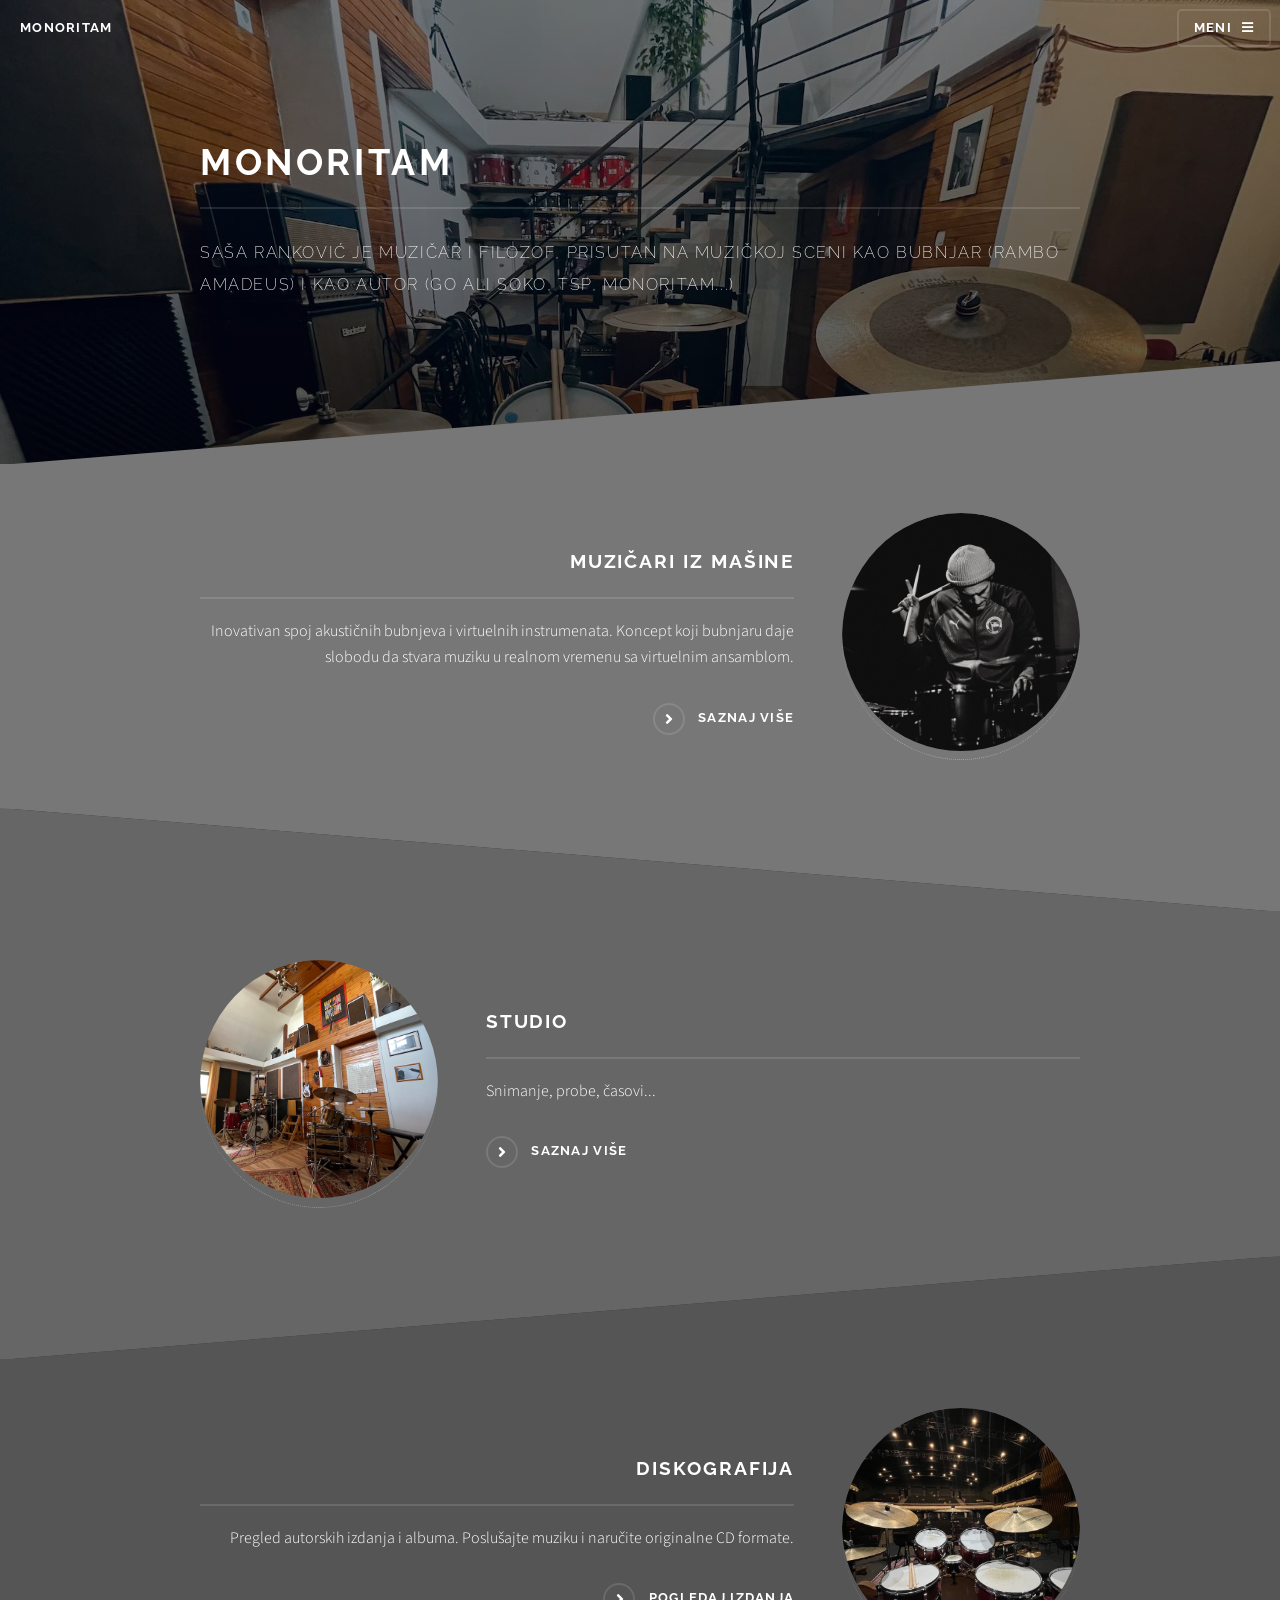
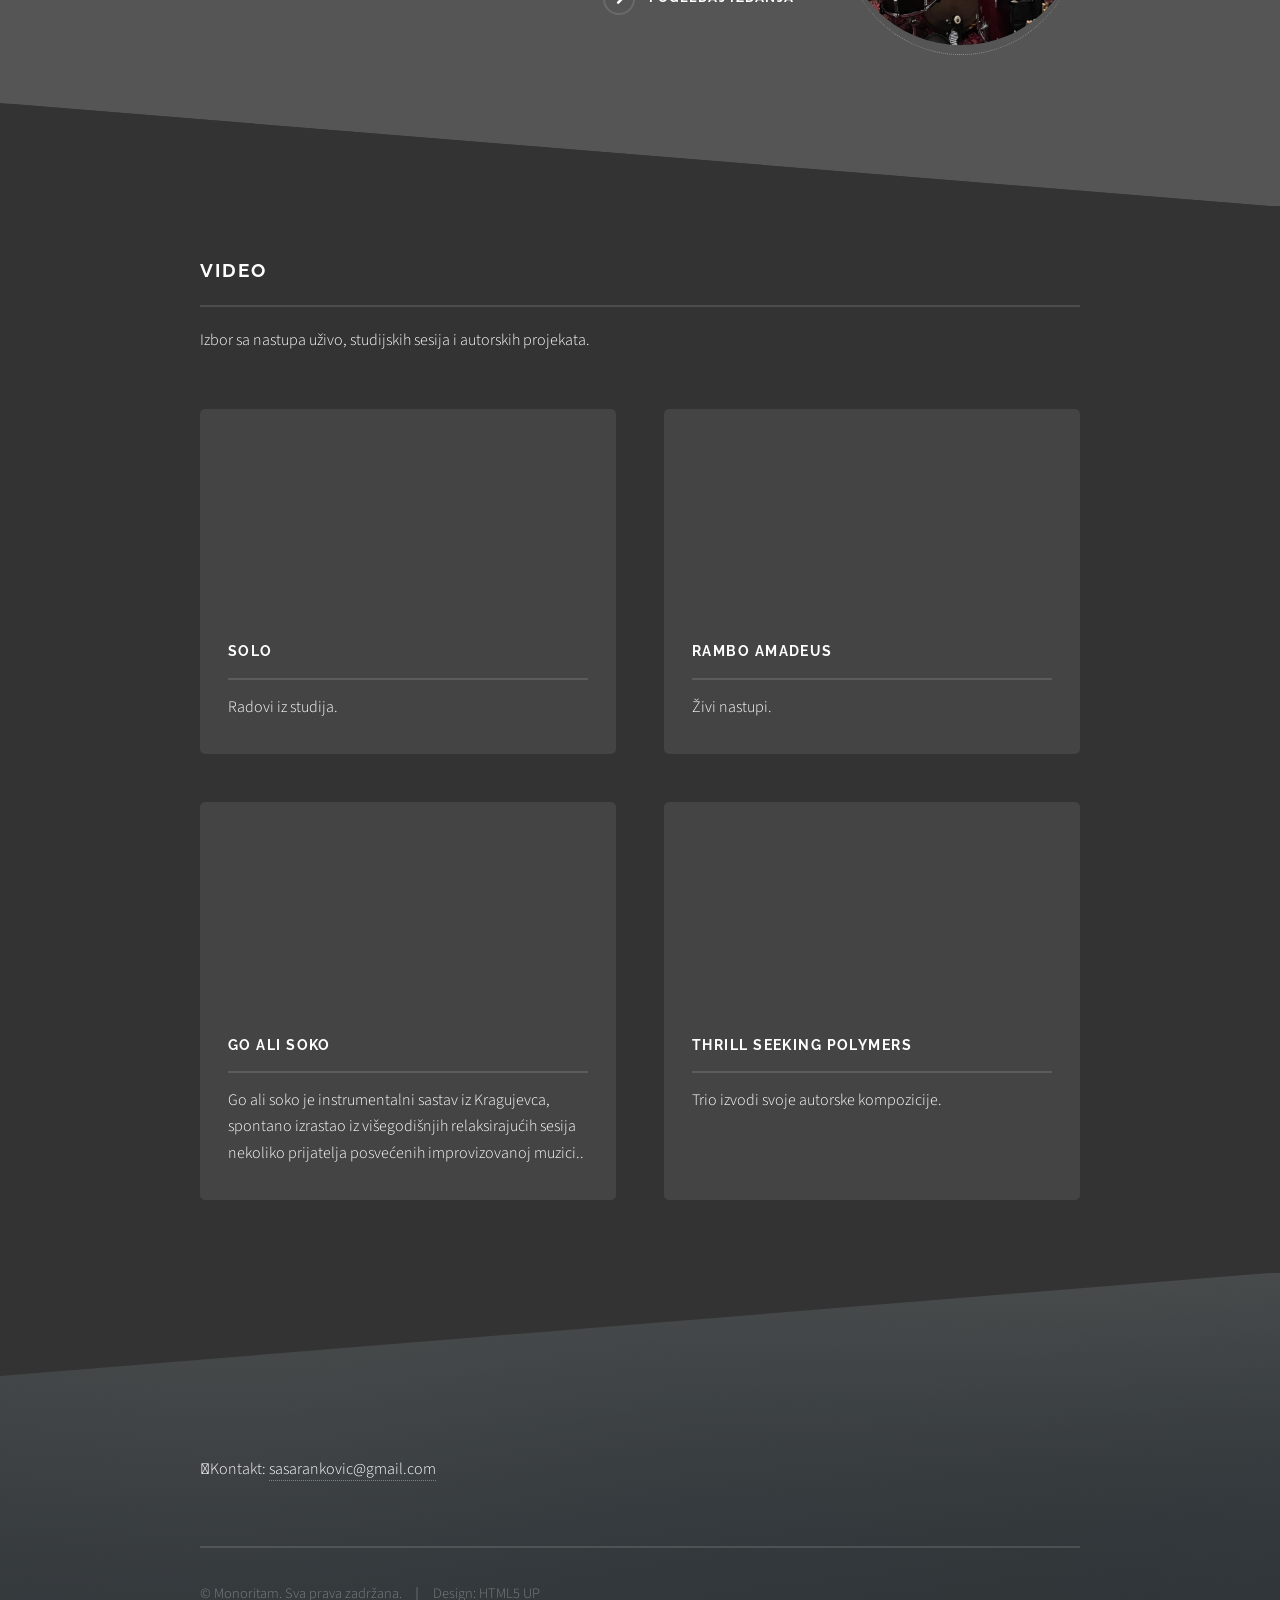
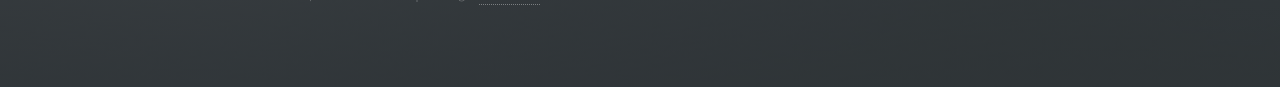
==== index.html @ 7b9fc2f9 "Update index.html" ====
<!DOCTYPE HTML>
<html>
	<head>
		<title>Monoritam</title>
		<meta name="description" content="Monoritam - Saša Ranković, Rambo Amadeus bubnjar, muzičar, bubnjar,  filozof. Studio Monoritam, muzički projekti i časovi bubnjeva, Kragujevac jazz.">
		<meta charset="utf-8" />
		<meta name="viewport" content="width=device-width, initial-scale=1, user-scalable=no" />
		<link rel="stylesheet" href="assets/css/main.css" />
		<noscript><link rel="stylesheet" href="assets/css/noscript.css" /></noscript>
		
		<style>
			@media screen and (max-width: 736px) {
				#banner {
					background-image: linear-gradient(to bottom, rgba(0,0,0,0.5), rgba(0,0,0,0.8)), url('images/banner-mobile.jpg') !important;
					background-attachment: scroll !important;
					background-position: center !important;
				}
			}
		</style>
	</head>
	<body class="is-preload">

		<div id="page-wrapper">

				<header id="header" class="alt">
						<h1><a href="index.html">Monoritam</a></h1>
						<nav>
							<a href="#menu">Meni</a>
						</nav>
					</header>

				<nav id="menu">
						<div class="inner">
							<h2>Meni</h2>
							<ul class="links">
								<li><a href="index.html">Početna</a></li>
								<li><a href="muzicari-iz-masine.html">Muzičari iz mašine</a></li>
								<li><a href="studio.html">Studio</a></li>
								<li><a href="diskografija.html">Diskografija</a></li>
						<li><a href="elements.html">Elementi</a></li> </ul>
						</ul>
							<a href="#" class="close">Zatvori</a>
						</div>
					</nav>

				<section id="banner" style="background-image: linear-gradient(to bottom, rgba(0,0,0,0.5), rgba(0,0,0,0.8)), url('images/BubStudio.jpg'); background-size: cover; background-position: center; background-attachment: fixed;">
						<div class="inner">
							<div class="logo"></div>
							<h2>Monoritam</h2>
							<p>Saša Ranković je muzičar i filozof, prisutan na muzičkoj sceni kao bubnjar (Rambo Amadeus) i kao autor (Go ali soko, TSP, Monoritam...)</p>
						</div>
					</section>

				<section id="wrapper">

						<section id="one" class="wrapper spotlight style1">
								<div class="inner">
									<a href="muzicari-iz-masine.html" class="image"><img src="images/bubMasin.jpg" alt="" /></a>
									<div class="content">
										<h2 class="major">Muzičari iz mašine</h2>
										<p>Inovativan spoj akustičnih bubnjeva i virtuelnih instrumenata. Koncept koji bubnjaru daje slobodu da stvara muziku u realnom vremenu sa virtuelnim ansamblom.</p>
										<a href="muzicari-iz-masine.html" class="special">Saznaj više</a>
									</div>
								</div>
							</section>

						<section id="two" class="wrapper alt spotlight style2">
								<div class="inner">
									<a href="studio.html" class="image"><img src="images/studio.jpg" alt="" /></a>
									<div class="content">
										<h2 class="major">Studio</h2>
										<p>Snimanje, probe, časovi...</p>
										<a href="studio.html" class="special">Saznaj više</a>
									</div>
								</div>
							</section>

						<section id="three" class="wrapper spotlight style3">
								<div class="inner">
									<a href="diskografija.html" class="image"><img src="images/MtsBub2.jpg" alt="" /></a>
									<div class="content">
										<h2 class="major">Diskografija</h2>
										<p>Pregled autorskih izdanja i albuma. Poslušajte muziku i naručite originalne CD formate.</p>
										<a href="diskografija.html" class="special">Pogledaj izdanja</a>
									</div>
								</div>
							</section>

						<section id="four" class="wrapper alt style1">
								<div class="inner">
									<h2 class="major">Video</h2>
									<p>Izbor sa nastupa uživo, studijskih sesija i autorskih projekata.</p>
									<section class="features">
    <article>
        <div class="video-responsive">
            <iframe src="https://www.youtube.com/embed/videoseries?list=PLlaw_pXGDpD7uDyAuilOqmXToFWRZaVur" allowfullscreen></iframe>
        </div>
        <h3 class="major">Solo</h3>
        <p>Radovi iz studija.</p>
    </article>

    <article>
        <div class="video-responsive">
            <iframe src="https://www.youtube.com/embed/videoseries?list=PLlaw_pXGDpD5MK6qO1VsTW8T1uzrNeI2K" allowfullscreen></iframe>
        </div>
        <h3 class="major">Rambo Amadeus</h3>
        <p>Živi nastupi.</p>
    </article>

    <article>
        <div class="video-responsive">
            <iframe src="https://www.youtube.com/embed/videoseries?list=PLlaw_pXGDpD6ctUHUQae9AF-cF6DWubBv" allowfullscreen></iframe>
        </div>
        <h3 class="major">Go ali soko</h3>
        <p>Go ali soko je instrumentalni sastav iz Kragujevca, spontano izrastao iz  višegodišnjih relaksirajućih sesija nekoliko prijatelja posvećenih improvizovanoj muzici..</p>
    </article>

    <article>
        <div class="video-responsive">
            <iframe src="https://www.youtube.com/embed/videoseries?list=PLlaw_pXGDpD4Iazrkacsd0W5DD1XwKP1N" allowfullscreen></iframe>
        </div>
        <h3 class="major">Thrill Seeking Polymers</h3>
        <p>Trio izvodi svoje autorske kompozicije.</p>
    </article>
</section>
								</div>
							</section>

					</section>

				<section id="footer">
						<div class="inner">
							<ul class="contact">
								<li class="icon solid fa-envelope">Kontakt: <a href="mailto:sasarankovic@gmail.com">sasarankovic@gmail.com</a></li>
							</ul>
							<ul class="copyright">
								<li>&copy; Monoritam. Sva prava zadržana.</li><li>Design: <a href="http://html5up.net">HTML5 UP</a></li>
							</ul>
						</div>
					</section>

			</div>

		<script src="assets/js/jquery.min.js"></script>
			<script src="assets/js/jquery.scrollex.min.js"></script>
			<script src="assets/js/browser.min.js"></script>
			<script src="assets/js/breakpoints.min.js"></script>
			<script src="assets/js/util.js"></script>
			<script src="assets/js/main.js"></script>

	</body>
</html>
---- assets/css/main.css ----
@import url(fontawesome-all.min.css);
@import url("https://fonts.googleapis.com/css?family=Raleway:200,700|Source+Sans+Pro:300,600,300italic,600italic");

/*
	Solid State by HTML5 UP
	html5up.net | @ajlkn
	Free for personal and commercial use under the CCA 3.0 license (html5up.net/license)
*/

html, body, div, span, applet, object,
iframe, h1, h2, h3, h4, h5, h6, p, blockquote,
pre, a, abbr, acronym, address, big, cite,
code, del, dfn, em, img, ins, kbd, q, s, samp,
small, strike, strong, sub, sup, tt, var, b,
u, i, center, dl, dt, dd, ol, ul, li, fieldset,
form, label, legend, table, caption, tbody,
tfoot, thead, tr, th, td, article, aside,
canvas, details, embed, figure, figcaption,
footer, header, hgroup, menu, nav, output, ruby,
section, summary, time, mark, audio, video {
	margin: 0;
	padding: 0;
	border: 0;
	font-size: 100%;
	font: inherit;
	vertical-align: baseline;}

article, aside, details, figcaption, figure,
footer, header, hgroup, menu, nav, section {
	display: block;}

body {
	line-height: 1;
}

ol, ul {
	list-style: none;
}

blockquote, q {
	quotes: none;
}

	blockquote:before, blockquote:after, q:before, q:after {
		content: '';
		content: none;
	}

table {
	border-collapse: collapse;
	border-spacing: 0;
}

body {
	-webkit-text-size-adjust: none;
}

mark {
	background-color: transparent;
	color: inherit;
}

input::-moz-focus-inner {
	border: 0;
	padding: 0;
}

input, select, textarea {
	-moz-appearance: none;
	-webkit-appearance: none;
	-ms-appearance: none;
	appearance: none;
}

/* Basic */

	@-ms-viewport {
		width: device-width;
	}

	body {
		-ms-overflow-style: scrollbar;
	}

	@media screen and (max-width: 480px) {

		html, body {
			min-width: 320px;
		}

	}

	html {
		box-sizing: border-box;
	}

	*, *:before, *:after {
		box-sizing: inherit;
	}

	body {
		background-color: #333333; /* Promenjeno iz #2e3141 u tamno sivu */
		background-image: linear-gradient(to top, rgba(51, 51, 51, 0.8), rgba(51, 51, 51, 0.8)), url("../../images/bg.jpg"); /* Promenjeno u tamno sivu */
		background-size: auto, cover;
		background-attachment: fixed, fixed;
		background-position: center, center;
	}

		body.is-preload *, body.is-preload *:before, body.is-preload *:after {
			-moz-animation: none !important;
			-webkit-animation: none !important;
			-ms-animation: none !important;
			animation: none !important;
			-moz-transition: none !important;
			-webkit-transition: none !important;
			-ms-transition: none !important;
			transition: none !important;
		}

/* Type */

	body, input, select, textarea {
		color: #ffffff;
		font-family: "Source Sans Pro", Helvetica, sans-serif;
		font-size: 16.5pt;
		font-weight: 300;
		line-height: 1.65;
	}

		@media screen and (max-width: 1680px) {

			body, input, select, textarea {
				font-size: 13pt;
			}

		}

		@media screen and (max-width: 1280px) {

			body, input, select, textarea {
				font-size: 12pt;
			}

		}

		@media screen and (max-width: 980px) {

			body, input, select, textarea {
				font-size: 12pt;
			}

		}

		@media screen and (max-width: 736px) {

			body, input, select, textarea {
				font-size: 12pt;
			}

		}

		@media screen and (max-width: 480px) {

			body, input, select, textarea {
				font-size: 12pt;
			}

		}

	a {
		-moz-transition: color 0.2s ease-in-out, border-bottom-color 0.2s ease-in-out;
		-webkit-transition: color 0.2s ease-in-out, border-bottom-color 0.2s ease-in-out;
		-ms-transition: color 0.2s ease-in-out, border-bottom-color 0.2s ease-in-out;
		transition: color 0.2s ease-in-out, border-bottom-color 0.2s ease-in-out;
		border-bottom: dotted 1px rgba(255, 255, 255, 0.35);
		color: #ffffff;
		text-decoration: none;
	}

		a:hover {
			border-bottom-color: transparent;
			color: #ffffff !important;
		}

		a.special:not(.button) {
			text-decoration: none;
			border-bottom: 0;
			display: block;
			font-family: Raleway, Helvetica, sans-serif;
			font-size: 0.8em;
			font-weight: 700;
			letter-spacing: 0.1em;
			margin: 0 0 2em 0;
			text-transform: uppercase;
		}

			a.special:not(.button):before {
				-moz-osx-font-smoothing: grayscale;
				-webkit-font-smoothing: antialiased;
				display: inline-block;
				font-style: normal;
				font-variant: normal;
				text-rendering: auto;
				line-height: 1;
				text-transform: none !important;
				font-family: 'Font Awesome 5 Free';
				font-weight: 900;
			}

			a.special:not(.button):before {
				-moz-transition: background-color 0.2s ease-in-out;
				-webkit-transition: background-color 0.2s ease-in-out;
				-ms-transition: background-color 0.2s ease-in-out;
				transition: background-color 0.2s ease-in-out;
				border-radius: 100%;
				border: solid 2px rgba(255, 255, 255, 0.125);
				content: '\f105';
				display: inline-block;
				font-size: 1.25em;
				height: 2em;
				line-height: 1.75em;
				margin-right: 0.85em;
				text-align: center;
				text-indent: 0.15em;
				vertical-align: middle;
				width: 2em;
			}

			a.special:not(.button):hover:before {
				background-color: rgba(255, 255, 255, 0.025);
			}

			a.special:not(.button):active:before {
				background-color: rgba(255, 255, 255, 0.075);
			}

	strong, b {
		color: #ffffff;
		font-weight: 600;
	}

	em, i {
		font-style: italic;
	}

	p {
		margin: 0 0 2em 0;
	}

	h1, h2, h3, h4, h5, h6 {
		color: #ffffff;
		font-family: Raleway, Helvetica, sans-serif;
		font-weight: 700;
		letter-spacing: 0.1em;
		margin: 0 0 1em 0;
		text-transform: uppercase;
	}

		h1 a, h2 a, h3 a, h4 a, h5 a, h6 a {
			color: inherit;
			text-decoration: none;
			border-bottom: 0;
		}

		h1 span, h2 span, h3 span, h4 span, h5 span, h6 span {
			font-weight: 200;
		}

		h1.major, h2.major, h3.major, h4.major, h5.major, h6.major {
			padding-bottom: 1em;
			border-bottom: solid 2px rgba(255, 255, 255, 0.125);
		}

	h2 {
		font-size: 1.2em;
	}

	h3 {
		font-size: 0.9em;
	}

	h4 {
		font-size: 0.7em;
	}

	h5 {
		font-size: 0.7em;
	}

	h6 {
		font-size: 0.7em;
	}

	@media screen and (max-width: 736px) {

		h2 {
			font-size: 1em;
		}

		h3 {
			font-size: 0.8em;
		}

	}

	sub {
		font-size: 0.8em;
		position: relative;
		top: 0.5em;
	}

	sup {
		font-size: 0.8em;
		position: relative;
		top: -0.5em;
	}

	blockquote {
		border-left: solid 4px rgba(255, 255, 255, 0.125);
		font-style: italic;
		margin: 0 0 2em 0;
		padding: 0.5em 0 0.5em 2em;
	}

	code {
		background: rgba(255, 255, 255, 0.025);
		border-radius: 5px;
		border: solid 2px rgba(255, 255, 255, 0.125);
		font-family: "Courier New", monospace;
		font-size: 0.9em;
		margin: 0 0.25em;
		padding: 0.25em 0.65em;
	}

	pre {
		-webkit-overflow-scrolling: touch;
		font-family: "Courier New", monospace;
		font-size: 0.9em;
		margin: 0 0 2em 0;
	}

		pre code {
			display: block;
			line-height: 1.75em;
			padding: 1em 1.5em;
			overflow-x: auto;
		}

	hr {
		border: 0;
		border-bottom: solid 2px rgba(255, 255, 255, 0.125);
		margin: 2.5em 0;
	}

		hr.major {
			margin: 4em 0;
		}

	.align-left {
		text-align: left;
	}

	.align-center {
		text-align: center;
	}

	.align-right {
		text-align: right;
	}

/* Row */

	.row {
		display: flex;
		flex-wrap: wrap;
		box-sizing: border-box;
		align-items: stretch;
	}

		.row > * {
			box-sizing: border-box;
		}

		.row.gtr-uniform > * > :last-child {
			margin-bottom: 0;
		}

		.row.aln-left {
			justify-content: flex-start;
		}

		.row.aln-center {
			justify-content: center;
		}

		.row.aln-right {
			justify-content: flex-end;
		}

		.row.aln-top {
			align-items: flex-start;
		}

		.row.aln-middle {
			align-items: center;
		}

		.row.aln-bottom {
			align-items: flex-end;
		}

		.row > .imp {
			order: -1;
		}

		.row > .col-1 {
			width: 8.33333%;
		}

		.row > .off-1 {
			margin-left: 8.33333%;
		}

		.row > .col-2 {
			width: 16.66667%;
		}

		.row > .off-2 {
			margin-left: 16.66667%;
		}

		.row > .col-3 {
			width: 25%;
		}

		.row > .off-3 {
			margin-left: 25%;
		}

		.row > .col-4 {
			width: 33.33333%;
		}

		.row > .off-4 {
			margin-left: 33.33333%;
		}

		.row > .col-5 {
			width: 41.66667%;
		}

		.row > .off-5 {
			margin-left: 41.66667%;
		}

		.row > .col-6 {
			width: 50%;
		}

		.row > .off-6 {
			margin-left: 50%;
		}

		.row > .col-7 {
			width: 58.33333%;
		}

		.row > .off-7 {
			margin-left: 58.33333%;
		}

		.row > .col-8 {
			width: 66.66667%;
		}

		.row > .off-8 {
			margin-left: 66.66667%;
		}

		.row > .col-9 {
			width: 75%;
		}

		.row > .off-9 {
			margin-left: 75%;
		}

		.row > .col-10 {
			width: 83.33333%;
		}

		.row > .off-10 {
			margin-left: 83.33333%;
		}

		.row > .col-11 {
			width: 91.66667%;
		}

		.row > .off-11 {
			margin-left: 91.66667%;
		}

		.row > .col-12 {
			width: 100%;
		}

		.row > .off-12 {
			margin-left: 100%;
		}

		.row.gtr-0 {
			margin-top: 0;
			margin-left: 0em;
		}

			.row.gtr-0 > * {
				padding: 0 0 0 0em;
			}

			.row.gtr-0.gtr-uniform {
				margin-top: 0em;
			}

				.row.gtr-0.gtr-uniform > * {
					padding-top: 0em;
				}

		.row.gtr-25 {
			margin-top: 0;
			margin-left: -0.4375em;
		}

			.row.gtr-25 > * {
				padding: 0 0 0 0.4375em;
			}

			.row.gtr-25.gtr-uniform {
				margin-top: -0.4375em;
			}

				.row.gtr-25.gtr-uniform > * {
					padding-top: 0.4375em;
				}

		.row.gtr-50 {
			margin-top: 0;
			margin-left: -0.875em;
		}

			.row.gtr-50 > * {
				padding: 0 0 0 0.875em;
			}### DEO 2 od 3:

```css
		}

		@media screen and (max-width: 736px) {

			.row {
				display: flex;
				flex-wrap: wrap;
				box-sizing: border-box;
				align-items: stretch;
			}

				.row > * {
					box-sizing: border-box;
				}

				.row.gtr-uniform > * > :last-child {
					margin-bottom: 0;
				}

				.row.aln-left {
					justify-content: flex-start;
				}

				.row.aln-center {
					justify-content: center;
				}### DEO 3 od 3:

```css
						}

/* Button */

	input[type="submit"],
	input[type="reset"],
	input[type="button"],
	button,
	.button {
		-moz-appearance: none;
		-webkit-appearance: none;
		-ms-appearance: none;
		appearance: none;
		-moz-transition: background-color 0.2s ease-in-out;
		-webkit-transition: background-color 0.2s ease-in-out;
		-ms-transition: background-color 0.2s ease-in-out;
		transition: background-color 0.2s ease-in-out;
		background-color: transparent;
		border-radius: 5px;
		border: 0;
		box-shadow: inset 0 0 0 2px rgba(255, 255, 255, 0.125);
		color: #ffffff !important;
		cursor: pointer;
		display: inline-block;
		font-family: Raleway, Helvetica, sans-serif;
		font-size: 0.8em;
		font-weight: 700;
		height: 3.75em;
		letter-spacing: 0.1em;
		line-height: 3.75em;
		padding: 0 2.25em;
		text-align: center;
		text-decoration: none;
		text-transform: uppercase;
		white-space: nowrap;
	}

		input[type="submit"]:hover,
		input[type="reset"]:hover,
		input[type="button"]:hover,
		button:hover,
		.button:hover {
			background-color: rgba(255, 255, 255, 0.025);
		}

		input[type="submit"]:active,
		input[type="reset"]:active,
		input[type="button"]:active,
		button:active,
		.button:active {
			background-color: rgba(255, 255, 255, 0.075);
		}

		input[type="submit"].icon:before,
		input[type="reset"].icon:before,
		input[type="button"].icon:before,
		button.icon:before,
		.button.icon:before {
			margin-right: 0.5em;
			color: rgba(255, 255, 255, 0.35);
		}

		input[type="submit"].primary,
		input[type="reset"].primary,
		input[type="button"].primary,
		button.primary,
		.button.primary {
			background-color: #555555; /* Promenjeno iz #4c5c96 u srednje sivu */
			box-shadow: none;
		}

			input[type="submit"].primary:hover,
			input[type="reset"].primary:hover,
			input[type="button"].primary:hover,
			button.primary:hover,
			.button.primary:hover {
				background-color: #666666; /* Prilagođeno sivoj */
			}

			input[type="submit"].primary:active,
			input[type="reset"].primary:active,
			input[type="button"].primary:active,
			button.primary:active,
			.button.primary:active {
				background-color: #444444; /* Prilagođeno sivoj */
			}

			input[type="submit"].primary.icon:before,
			input[type="reset"].primary.icon:before,
			input[type="button"].primary.icon:before,
			button.primary.icon:before,
			.button.primary.icon:before {
				color: #999999; /* Prilagođeno sivoj */
			}

		input[type="submit"].fit,
		input[type="reset"].fit,
		input[type="button"].fit,
		button.fit,
		.button.fit {
			width: 100%;
		}

		input[type="submit"].small,
		input[type="reset"].small,
		input[type="button"].small,
		button.small,
		.button.small {
			font-size: 0.6em;
		}

		input[type="submit"].large,
		input[type="reset"].large,
		input[type="button"].large,
		button.large,
		.button.large {
			font-size: 1em;
		}

		input[type="submit"].disabled, input[type="submit"]:disabled,
		input[type="reset"].disabled,
		input[type="reset"]:disabled,
		input[type="button"].disabled,
		input[type="button"]:disabled,
		button.disabled,
		button:disabled,
		.button.disabled,
		.button:disabled {
			opacity: 0.25;
		}

		@media screen and (max-width: 480px) {

			input[type="submit"],
			input[type="reset"],
			input[type="button"],
			button,
			.button {
				padding: 0;
			}

		}

/* Features */

	.features {
		display: -moz-flex;
		display: -webkit-flex;
		display: -ms-flex;
		display: flex;
		-moz-flex-wrap: wrap;
		-webkit-flex-wrap: wrap;
		-ms-flex-wrap: wrap;
		flex-wrap: wrap;
		margin: 0 0 2em 0;
	}

		.features article {
			padding: 1.75em 1.75em 0.1em 1.75em ;
			background-color: #444444; /* Promenjeno iz #353849 u sivu */
			border-radius: 5px;
			margin: 1.5em 3em 1.5em 0;
			width: calc(50% - 1.5em);
		}

			.features article:nth-child(2n) {
				margin-right: 0;
			}

			.features article .image {
				border-radius: 5px 5px 0 0;
				display: block;
				margin-bottom: 1.75em;
				margin-left: -1.75em;
				margin-top: -1.75em;
				position: relative;
				width: calc(100% + 3.5em);
			}

				.features article .image img {
					border-radius: 5px 5px 0 0;
					width: 100%;
				}

		@media screen and (max-width: 980px) {

			.features article {
				margin: 1em 2em 1em 0;
				width: calc(50% - 1em);
			}

		}

		@media screen and (max-width: 736px) {

			.features article {
				padding: 1.5em 1.5em 0.1em 1.5em ;
				margin: 0.875em 1.75em 0.875em 0;
				width: calc(50% - 0.875em - 1px);
			}

				.features article .image {
					margin-bottom: 1.5em;
					margin-left: -1.5em;
					margin-top: -1.5em;
					width: calc(100% + 3em);
				}

		}

		@media screen and (max-width: 480px) {

			.features {
				display: block;
			}

				.features article {
					width: 100%;
					margin: 0 0 2em 0 !important;
				}

		}

/* Header */

	#header {
		-moz-transition: background-color 0.2s ease-in-out;
		-webkit-transition: background-color 0.2s ease-in-out;
		-ms-transition: background-color 0.2s ease-in-out;
		transition: background-color 0.2s ease-in-out;
		background-color: rgba(51, 51, 51, 0.95); /* Promenjeno u tamno sivu sa providnošću */
		height: 3.5em;
		left: 0;
		line-height: 3.5em;
		padding: 0 1.25em;
		position: fixed;
		top: 0;
		width: 100%;
		z-index: 10000;
	}

		#header h1 {
			-moz-transition: opacity 0.2s ease-in-out, visibility 0.2s;
			-webkit-transition: opacity 0.2s ease-in-out, visibility 0.2s;
			-ms-transition: opacity 0.2s ease-in-out, visibility 0.2s;
			transition: opacity 0.2s ease-in-out, visibility 0.2s;
			border-bottom: 0;
			font-size: 0.8em;
			margin-bottom: 0;
			opacity: 1;
			visibility: visible;
		}

			#header h1 a {
				border: 0;
			}

		#header nav {
			font-family: Raleway, Helvetica, sans-serif;
			font-size: 0.8em;
			font-weight: 700;
			height: 3em;
			letter-spacing: 0.1em;
			line-height: 3em;
			position: absolute;
			right: 0.7em;
			text-transform: uppercase;
			top: 0.7em;
		}

			#header nav a {
				border: 0;
				display: inline-block;
				padding: 0 1em;
			}

				#header nav a:before {
					float: right;
					margin-left: 0.75em;
				}

				#header nav a[href="#menu"] {
					text-decoration: none;
					-moz-transition: background-color 0.2s ease-in-out;
					-webkit-transition: background-color 0.2s ease-in-out;
					-ms-transition: background-color 0.2s ease-in-out;
					transition: background-color 0.2s ease-in-out;
					border-radius: 5px;
					box-shadow: inset 0 0 0 2px rgba(255, 255, 255, 0.125);
					padding: 0 1.35em;
				}

					#header nav a[href="#menu"]:before {
						-moz-osx-font-smoothing: grayscale;
						-webkit-font-smoothing: antialiased;
						display: inline-block;
						font-style: normal;
						font-variant: normal;
						text-rendering: auto;
						line-height: 1;
						text-transform: none !important;
						font-family: 'Font Awesome 5 Free';
						font-weight: 900;
					}

					#header nav a[href="#menu"]:before {
						content: '\f0c9';
						line-height: inherit;
					}

					#header nav a[href="#menu"]:hover {
						background-color: rgba(255, 255, 255, 0.025);
					}

					#header nav a[href="#menu"]:active {
						background-color: rgba(255, 255, 255, 0.075);
					}

		#header.alt {
			background-color: transparent;
		}

			#header.alt h1 {
				opacity: 0;
				visibility: hidden;
			}

		@media screen and (max-width: 736px) {

			#header {
				height: 2.75em;
				line-height: 2.75em;
			}

				#header nav {
					top: 0;
					right: 0;
					height: inherit;
					line-height: inherit;
				}

					#header nav a {
						height: inherit;
						line-height: inherit;
					}

						#header nav a[href="#menu"] {
							box-shadow: none;
							padding: 0 1em;
							border-radius: 0;
						}

							#header nav a[href="#menu"]:hover, #header nav a[href="#menu"]:active {
								background-color: inherit;
							}

		}

		@media screen and (max-width: 480px) {

			#header nav a[href="#menu"] {
				width: 4em;
				white-space: nowrap;
				text-indent: 4em;
				position: relative;
			}

				#header nav a[href="#menu"]:before {
					width: inherit;
					position: absolute;
					top: 0;
					left: 0;
					text-indent: 0;
					text-align: right;
					margin-left: 0;
					padding-right: 1.25em;
				}

		}

/* Menu */

	#page-wrapper {
		-moz-transition: -moz-filter 0.25s ease;
		-webkit-transition: -webkit-filter 0.25s ease;
		-ms-transition: -ms-filter 0.25s ease;
		transition: filter 0.25s ease;
	}

	#menu {
		-moz-align-items: center;
		-webkit-align-items: center;
		-ms-align-items: center;
		align-items: center;
		display: -moz-flex;
		display: -webkit-flex;
		display: -ms-flex;
		display: flex;
		-moz-justify-content: center;
		-webkit-justify-content: center;
		-ms-justify-content: center;
		justify-content: center;
		pointer-events: none;
		-moz-transition: opacity 0.35s ease, visibility 0.35s;
		-webkit-transition: opacity 0.35s ease, visibility 0.35s;
		-ms-transition: opacity 0.35s ease, visibility 0.35s;
		transition: opacity 0.35s ease, visibility 0.35s;
		-moz-user-select: none;
		-webkit-user-select: none;
		-ms-user-select: none;
		user-select: none;
		-webkit-tap-highlight-color: rgba(0, 0, 0, 0);
		background: rgba(51, 51, 51, 0.8); /* Promenjeno u tamno sivu sa providnošću */
		cursor: default;
		height: 100%;
		left: 0;
		opacity: 0;
		position: fixed;
		text-align: center;
		top: 0;
		visibility: hidden;
		width: 100%;
	}

		#menu .inner {
			padding: 2.5em 1.5em 0.5em 1.5em ;
			-moz-transform: translateY(0.5em);
			-webkit-transform: translateY(0.5em);
			-ms-transform: translateY(0.5em);
			transform: translateY(0.5em);
			-moz-transition: opacity 0.35s ease, -moz-transform 0.35s ease;
			-webkit-transition: opacity 0.35s ease, -webkit-transform 0.35s ease;
			-ms-transition: opacity 0.35s ease, -ms-transform 0.35s ease;
			transition: opacity 0.35s ease, transform 0.35s ease;
			-webkit-overflow-scrolling: touch;
			background: #777777; /* Promenjeno iz #4c5c96 u svetlo sivu za unutrašnjost menija */
			border-radius: 5px;
			display: block;
			max-width: 100%;
			opacity: 0;
			position: relative;
			width: 18em;
		}

		#menu h2 {
			border-bottom: solid 2px rgba(255, 255, 255, 0.125);
			padding-bottom: 1em;
		}

		#menu .close {
			background-image: url("images/close.svg");
			background-position: 75% 25%;
			background-repeat: no-repeat;
			background-size: 2em 2em;
			border: 0;
			content: '';
			display: block;
			height: 4em;
			overflow: hidden;
			position: absolute;
			right: 0;
			text-align: center;
			text-indent: 4em;
			top: 0;
			width: 4em;
		}

		#menu .links {
			list-style: none;
			margin-bottom: 1.5em;
			padding: 0;
		}

			#menu .links li {
				padding: 0;
			}

				#menu .links li a {
					border-radius: 5px;
					border: 0;
					display: block;
					font-family: Raleway, Helvetica, sans-serif;
					font-size: 0.8em;
					font-weight: 200;
					letter-spacing: 0.1em;
					line-height: 1.85em;
					padding: 0.75em 0;
					text-transform: uppercase;
				}

					#menu .links li a:hover {
						background: rgba(255, 255, 255, 0.05); /* Promenjeno u suptilnu svetlu nijansu na hover */
					}

		@media screen and (max-width: 736px) {

			#menu .inner {
				max-height: 100%;
				overflow-y: auto;
				overflow-x: hidden;
			}

				#menu .inner .close {
					background-size: 1.5em 1.5em;
				}

		}

	body.is-menu-visible #page-wrapper {
		-moz-filter: blur(1.5px);
		-webkit-filter: blur(1.5px);
		-ms-filter: blur(1.5px);
		filter: blur(1.5px);
	}

	body.is-menu-visible #menu {
		pointer-events: auto;
		opacity: 1;
		visibility: visible;
	}

		body.is-menu-visible #menu .inner {
			-moz-transform: translateY(0);
			-webkit-transform: translateY(0);
			-ms-transform: translateY(0);
			transform: translateY(0);
			opacity: 1;
		}

/* Banner */

	#banner {
		padding: 10em 0 4.75em 0 ;
	}

		#banner .inner {
			margin: 0 auto;
			width: 55em;
		}

		#banner .logo {
			-moz-transition: opacity 2s ease, -moz-transform 1s ease;
			-webkit-transition: opacity 2s ease, -webkit-transform 1s ease;
			-ms-transition: opacity 2s ease, -ms-transform 1s ease;
			transition: opacity 2s ease, transform 1s ease;
			-moz-transform: translateY(0);
			-webkit-transform: translateY(0);
			-ms-transform: translateY(0);
			transform: translateY(0);
			opacity: 1;
			margin: 0 0 1.3em 0;
		}

			#banner .logo .icon {
				border-radius: 100%;
				border: solid 2px rgba(255, 255, 255, 0.125);
				cursor: default;
				display: inline-block;
				font-size: 2em;
				height: 2.25em;
				line-height: 2.25em;
				text-align: center;
				width: 2.25em;
			}

		#banner h2 {
			-moz-transition: opacity 0.5s ease, -moz-transform 0.5s ease, -moz-filter 0.25s ease;
			-webkit-transition: opacity 0.5s ease, -webkit-transform 0.5s ease, -moz-filter 0.25s ease;
			-ms-transition: opacity 0.5s ease, -ms-transform 0.5s ease, -ms-filter 0.25s ease;
			transition: opacity 0.5s ease, transform 0.5s ease, filter 0.25s ease;
			-moz-transform: translateX(0);
			-webkit-transform: translateX(0);
			-ms-transform: translateX(0);
			transform: translateX(0);
			-moz-transition-delay: 0.65s;
			-webkit-transition-delay: 0.65s;
			-ms-transition-delay: 0.65s;
			transition-delay: 0.65s;
			-moz-filter: blur(0);
			-webkit-filter: blur(0);
			-ms-filter: blur(0);
			filter: blur(0);
			opacity: 1;
			border-bottom: solid 2px rgba(255, 255, 255, 0.125);
			font-size: 2.25em;
			margin-bottom: 0.8em;
			padding-bottom: 0.4em;
		}

		#banner p {
			-moz-transition: opacity 0.5s ease, -moz-transform 0.5s ease, -moz-filter 0.25s ease;
			-webkit-transition: opacity 0.5s ease, -webkit-transform 0.5s ease, -moz-filter 0.25s ease;
			-ms-transition: opacity 0.5s ease, -ms-transform 0.5s ease, -ms-filter 0.25s ease;
			transition: opacity 0.5s ease, transform 0.5s ease, filter 0.25s ease;
			-moz-transform: translateX(0);
			-webkit-transform: translateX(0);
			-ms-transform: translateX(0);
			transform: translateX(0);
			-moz-transition-delay: 0.8s;
			-webkit-transition-delay: 0.8s;
			-ms-transition-delay: 0.8s;
			transition-delay: 0.8s;
			-moz-filter: blur(0);
			-webkit-filter: blur(0);
			-ms-filter: blur(0);
			filter: blur(0);
			opacity: 1;
			font-family: Raleway, Helvetica, sans-serif;
			font-size: 1em;
			font-weight: 200;
			letter-spacing: 0.1em;
			line-height: 2;
			text-transform: uppercase;
		}

		@media screen and (max-width: 1280px) {

			#banner {
				padding: 7em 0 8.25em 0 ;
				background-color: #333333; /* Promenjeno iz #2e3141 u tamno sivu */
				background-image: linear-gradient(to top, rgba(51, 51, 51, 0.8), rgba(51, 51, 51, 0.8)), url("../../images/bg.jpg"); /* Promenjeno u tamno sivu */
				background-size: auto, cover;
				background-position: center, center;
				margin-bottom: -6.5em;
			}

		}

		@media screen and (max-width: 980px) {

			#banner {
				padding: 12em 3em 12.375em 3em ;
				margin-bottom: -4.75em;
			}

				#banner .inner {
					width: 100%;
				}

		}

		@media screen and (max-width: 736px) {

			#banner {
				padding: 5em 2em 4.25em 2em ;
				margin-bottom: -2.5em;
			}

				#banner .logo {
					margin: 0 0 1em 0;
				}

					#banner .logo .icon {
						font-size: 1.5em;
					}

				#banner h2 {
					font-size: 1.5em;
				}

				#banner p {
					font-size: 0.8em;
				}

		}

		body.is-preload #banner .logo {
			-moz-transform: translateY(0.5em);
			-webkit-transform: translateY(0.5em);
			-ms-transform: translateY(0.5em);
			transform: translateY(0.5em);
			opacity: 0;
		}

		body.is-preload #banner h2 {
			opacity: 0;
			-moz-transform: translateX(0.25em);
			-webkit-transform: translateX(0.25em);
			-ms-transform: translateX(0.25em);
			transform: translateX(0.25em);
			-moz-filter: blur(2px);
			-webkit-filter: blur(2px);
			-ms-filter: blur(2px);
			filter: blur(2px);
		}

		body.is-preload #banner p {
			opacity: 0;
			-moz-transform: translateX(0.5em);
			-webkit-transform: translateX(0.5em);
			-ms-transform: translateX(0.5em);
			transform: translateX(0.5em);
			-moz-filter: blur(2px);
			-webkit-filter: blur(2px);
			-ms-filter: blur(2px);
			filter: blur(2px);
		}

/* Wrapper */

	#wrapper > header {
		padding: 11em 0 2.25em 0 ;
	}

		#wrapper > header .inner {
			margin: 0 auto;
			width: 55em;
		}

		#wrapper > header h2 {
			border-bottom: solid 2px rgba(255, 255, 255, 0.125);
			font-size: 2em;
			margin-bottom: 0.8em;
			padding-bottom: 0.4em;
		}

		#wrapper > header p {
			font-family: Raleway, Helvetica, sans-serif;
			font-size: 1em;
			font-weight: 200;
			letter-spacing: 0.1em;
			line-height: 2;
			text-transform: uppercase;
		}

	@media screen and (max-width: 1280px) {

		#wrapper > header {
			padding: 9em 0 6.25em 0 ;
			background-color: #333333; /* Promenjeno iz #2e3141 u tamno sivu */
			background-image: linear-gradient(to top, rgba(51, 51, 51, 0.8), rgba(51, 51, 51, 0.8)), url("../../images/bg.jpg"); /* Promenjeno u sivu */
			background-size: auto, cover;
			background-position: center, 0% 30%;
			margin-bottom: -6.5em;
		}

	}

	@media screen and (max-width: 980px) {

		#wrapper > header {
			padding: 11em 3em 7.375em 3em ;
			background-size: auto, cover;
			background-position: center, 0% 0%;
			margin-bottom: -4.75em;
		}

			#wrapper > header .inner {
				width: 100%;
			}

	}

	@media screen and (max-width: 736px) {

		#wrapper > header {
			padding: 6.5em 2em 3em 2em ;
			background-size: auto, 125%;
			margin-bottom: -2.5em;
		}

			#wrapper > header h2 {
				font-size: 1.25em;
			}

			#wrapper > header p {
				font-size: 0.8em;
			}

	}

	.wrapper {
		background-color: #333333; /* Promenjeno iz #2e3141 u tamno sivu */
		margin: 6.5em 0;
		position: relative;
	}

		.wrapper:before, .wrapper:after {
			background-image: url("data:image/svg+xml;charset=utf8,%3Csvg xmlns='http://www.w3.org/2000/svg' width='100' height='100' viewBox='0 0 100 100' preserveAspectRatio='none'%3E%3Cpolygon points='0,100 100,0 100,100' style='fill:%23333333%3B' /%3E%3C/svg%3E"); /* Promenjeno fill u tamno sivu */
		}

		.wrapper:before {
			box-shadow: inset 0 -1px 0 0 #333333, 0 1px 0 0 #333333; /* Promenjeno boju senke u tamno sivu */
		}

		.wrapper:after {
			box-shadow: inset 0 -1px 0 0 #333333, 0 1px 0 0 #333333; /* Promenjeno boju senke u tamno sivu */
		}

		.wrapper:before, .wrapper:after {
			background-repeat: no-repeat;
			background-size: 100% 100%;
			content: '';
			display: block;
			height: 6.5em;
			position: absolute;
			width: 100%;
		}

		.wrapper:before {
			left: 0;
			top: -6.5em;
		}

		.wrapper:after {
			-moz-transform: scaleY(-1);
			-webkit-transform: scaleY(-1);
			-ms-transform: scaleY(-1);
			transform: scaleY(-1);
			bottom: -6.5em;
			left: 0;
		}

		.wrapper.alt:before {
			-moz-transform: scaleX(-1);
			-webkit-transform: scaleX(-1);
			-ms-transform: scaleX(-1);
			transform: scaleX(-1);
		}

		.wrapper.alt:after {
			-moz-transform: scaleY(-1) scaleX(-1);
			-webkit-transform: scaleY(-1) scaleX(-1);
			-ms-transform: scaleY(-1) scaleX(-1);
			transform: scaleY(-1) scaleX(-1);
		}

		.wrapper .inner {
			padding: 3em 0 1em 0 ;
			margin: 0 auto;
			width: 55em;
		}

		.wrapper.style2 {
			background-color: #444444; /* Promenjeno iz #353849 u sivu */
		}

			.wrapper.style2:before, .wrapper.style2:after {
				background-image: url("data:image/svg+xml;charset=utf8,%3Csvg xmlns='http://www.w3.org/2000/svg' width='100' height='100' viewBox='0 0 100 100' preserveAspectRatio='none'%3E%3Cpolygon points='0,100 100,0 100,100' style='fill:%23444444%3B' /%3E%3C/svg%3E"); /* Promenjeno fill u sivu */
			}

			.wrapper.style2:before {
				box-shadow: inset 0 -1px 0 0 #444444, 0 1px 0 0 #444444; /* Promenjeno boju senke u sivu */
			}

			.wrapper.style2:after {
				box-shadow: inset 0 -1px 0 0 #444444, 0 1px 0 0 #444444; /* Promenjeno boju senke u sivu */
			}

		.wrapper.style3 {
			background-color: #555555; /* Prilagođeno sivoj */
		}

			.wrapper.style3:before, .wrapper.style3:after {
				background-image: url("data:image/svg+xml;charset=utf8,%3Csvg xmlns='http://www.w3.org/2000/svg' width='100' height='100' viewBox='0 0 100 100' preserveAspectRatio='none'%3E%3Cpolygon points='0,100 100,0 100,100' style='fill:%23555555%3B' /%3E%3C/svg%3E"); /* Promenjeno fill u sivu */
			}

			.wrapper.style3:before {
				box-shadow: inset 0 -1px 0 0 #555555, 0 1px 0 0 #555555; /* Promenjeno boju senke u sivu */
			}

			.wrapper.style3:after {
				box-shadow: inset 0 -1px 0 0 #555555, 0 1px 0 0 #555555; /* Promenjeno boju senke u sivu */
			}

		.wrapper.style4 {
			background-color: #666666; /* Prilagođeno sivoj */
		}

			.wrapper.style4:before, .wrapper.style4:after {
				background-image: url("data:image/svg+xml;charset=utf8,%3Csvg xmlns='http://www.w3.org/2000/svg' width='100' height='100' viewBox='0 0 100 100' preserveAspectRatio='none'%3E%3Cpolygon points='0,100 100,0 100,100' style='fill:%23666666%3B' /%3E%3C/svg%3E"); /* Promenjeno fill u sivu */
			}

			.wrapper.style4:before {
				box-shadow: inset 0 -1px 0 0 #666666, 0 1px 0 0 #666666; /* Promenjeno boju senke u sivu */
			}

			.wrapper.style4:after {
				box-shadow: inset 0 -1px 0 0 #666666, 0 1px 0 0 #666666; /* Promenjeno boju senke u sivu */
			}

		.wrapper.style5 {
			background-color: #777777; /* Prilagođeno sivoj */
		}

			.wrapper.style5:before, .wrapper.style5:after {
				background-image: url("data:image/svg+xml;charset=utf8,%3Csvg xmlns='http://www.w3.org/2000/svg' width='100' height='100' viewBox='0 0 100 100' preserveAspectRatio='none'%3E%3Cpolygon points='0,100 100,0 100,100' style='fill:%23777777%3B' /%3E%3C/svg%3E"); /* Promenjeno fill u sivu */
			}

			.wrapper.style5:before {
				box-shadow: inset 0 -1px 0 0 #777777, 0 1px 0 0 #777777; /* Promenjeno boju senke u sivu */
			}

			.wrapper.style5:after {
				box-shadow: inset 0 -1px 0 0 #777777, 0 1px 0 0 #777777; /* Promenjeno boju senke u sivu */
			}

		.wrapper.style6 {
			background-color: #888888; /* Prilagođeno sivoj */
		}

			.wrapper.style6:before, .wrapper.style6:after {
				background-image: url("data:image/svg+xml;charset=utf8,%3Csvg xmlns='http://www.w3.org/2000/svg' width='100' height='100' viewBox='0 0 100 100' preserveAspectRatio='none'%3E%3Cpolygon points='0,100 100,0 100,100' style='fill:%23888888%3B' /%3E%3C/svg%3E"); /* Promenjeno fill u sivu */
			}

			.wrapper.style6:before {
				box-shadow: inset 0 -1px 0 0 #888888, 0 1px 0 0 #888888; /* Promenjeno boju senke u sivu */
			}

			.wrapper.style6:after {
				box-shadow: inset 0 -1px 0 0 #888888, 0 1px 0 0 #888888; /* Promenjeno boju senke u sivu */
			}

		.wrapper.spotlight {
			background-color: #777777; /* Promenjeno iz #4c5c96 u svetlo sivu za istaknute delove */
		}

			.wrapper.spotlight:before, .wrapper.spotlight:after {
				background-image: url("data:image/svg+xml;charset=utf8,%3Csvg xmlns='http://www.w3.org/2000/svg' width='100' height='100' viewBox='0 0 100 100' preserveAspectRatio='none'%3E%3Cpolygon points='0,100 100,0 100,100' style='fill:%23777777%3B' /%3E%3C/svg%3E"); /* Promenjeno fill u svetlo sivu */
			}

			.wrapper.spotlight:before {
				box-shadow: inset 0 -1px 0 0 #777777, 0 1px 0 0 #777777; /* Promenjeno boju senke u svetlo sivu */
			}

			.wrapper.spotlight:after {
				box-shadow: inset 0 -1px 0 0 #777777, 0 1px 0 0 #777777; /* Promenjeno boju senke u svetlo sivu */
			}

			.wrapper.spotlight .inner {
				display: -moz-flex;
				display: -webkit-flex;
				display: -ms-flex;
				display: flex;
				-moz-align-items: center;
				-webkit-align-items: center;
				-ms-align-items: center;
				align-items: center;
				-moz-flex-direction: row;
				-webkit-flex-direction: row;
				-ms-flex-direction: row;
				flex-direction: row;
			}

			.wrapper.spotlight .image {
				border-radius: 100%;
				margin: 0 3em 2em 0;
				width: 22em;
				overflow: hidden;
				-ms-flex: 1;
			}

				.wrapper.spotlight .image img {
					border-radius: 100%;
					width: 100%;
				}

			.wrapper.spotlight .content {
				width: 100%;
				-ms-flex: 2;
			}

			.wrapper.spotlight:nth-child(2n - 1) .inner {
				-moz-flex-direction: row-reverse;
				-webkit-flex-direction: row-reverse;
				-ms-flex-direction: row-reverse;
				flex-direction: row-reverse;
				text-align: right;
			}

			.wrapper.spotlight:nth-child(2n - 1) .image {
				margin: 0 0 2em 3em;
			}

			.wrapper.spotlight.style2 {
				background-color: #666666; /* Prilagođeno sivoj */
			}

				.wrapper.spotlight.style2:before, .wrapper.spotlight.style2:after {
					background-image: url("data:image/svg+xml;charset=utf8,%3Csvg xmlns='http://www.w3.org/2000/svg' width='100' height='100' viewBox='0 0 100 100' preserveAspectRatio='none'%3E%3Cpolygon points='0,100 100,0 100,100' style='fill:%23666666%3B' /%3E%3C/svg%3E"); /* Promenjeno fill u sivu */
				}

				.wrapper.spotlight.style2:before {
					box-shadow: inset 0 -1px 0 0 #666666, 0 1px 0 0 #666666; /* Promenjeno boju senke u sivu */
				}

				.wrapper.spotlight.style2:after {
					box-shadow: inset 0 -1px 0 0 #666666, 0 1px 0 0 #666666; /* Promenjeno boju senke u sivu */
				}

			.wrapper.spotlight.style3 {
				background-color: #555555; /* Prilagođeno sivoj */
			}

				.wrapper.spotlight.style3:before, .wrapper.spotlight.style3:after {
					background-image: url("data:image/svg+xml;charset=utf8,%3Csvg xmlns='http://www.w3.org/2000/svg' width='100' height='100' viewBox='0 0 100 100' preserveAspectRatio='none'%3E%3Cpolygon points='0,100 100,0 100,100' style='fill:%23555555%3B' /%3E%3C/svg%3E"); /* Promenjeno fill u sivu */
				}

				.wrapper.spotlight.style3:before {
					box-shadow: inset 0 -1px 0 0 #555555, 0 1px 0 0 #555555; /* Promenjeno boju senke u sivu */
				}

				.wrapper.spotlight.style3:after {
					box-shadow: inset 0 -1px 0 0 #555555, 0 1px 0 0 #555555; /* Promenjeno boju senke u sivu */
				}

			.wrapper.spotlight.style4 {
				background-color: #444444; /* Prilagođeno sivoj */
			}

				.wrapper.spotlight.style4:before, .wrapper.spotlight.style4:after {
					background-image: url("data:image/svg+xml;charset=utf8,%3Csvg xmlns='http://www.w3.org/2000/svg' width='100' height='100' viewBox='0 0 100 100' preserveAspectRatio='none'%3E%3Cpolygon points='0,100 100,0 100,100' style='fill:%23444444%3B' /%3E%3C/svg%3E"); /* Promenjeno fill u sivu */
				}

				.wrapper.spotlight.style4:before {
					box-shadow: inset 0 -1px 0 0 #444444, 0 1px 0 0 #444444; /* Promenjeno boju senke u sivu */
				}

				.wrapper.spotlight.style4:after {
					box-shadow: inset 0 -1px 0 0 #444444, 0 1px 0 0 #444444; /* Promenjeno boju senke u sivu */
				}

			.wrapper.spotlight.style5 {
				background-color: #333333; /* Prilagođeno sivoj */
			}

				.wrapper.spotlight.style5:before, .wrapper.spotlight.style5:after {
					background-image: url("data:image/svg+xml;charset=utf8,%3Csvg xmlns='http://www.w3.org/2000/svg' width='100' height='100' viewBox='0 0 100 100' preserveAspectRatio='none'%3E%3Cpolygon points='0,100 100,0 100,100' style='fill:%23333333%3B' /%3E%3C/svg%3E"); /* Promenjeno fill u sivu */
				}

				.wrapper.spotlight.style5:before {
					box-shadow: inset 0 -1px 0 0 #333333, 0 1px 0 0 #333333; /* Promenjeno boju senke u sivu */
				}

				.wrapper.spotlight.style5:after {
					box-shadow: inset 0 -1px 0 0 #333333, 0 1px 0 0 #333333; /* Promenjeno boju senke u sivu */
				}

			.wrapper.spotlight.style6 {
				background-color: #222222; /* Prilagođeno sivoj */
			}

				.wrapper.spotlight.style6:before, .wrapper.spotlight.style6:after {
					background-image: url("data:image/svg+xml;charset=utf8,%3Csvg xmlns='http://www.w3.org/2000/svg' width='100' height='100' viewBox='0 0 100 100' preserveAspectRatio='none'%3E%3Cpolygon points='0,100 100,0 100,100' style='fill:%23222222%3B' /%3E%3C/svg%3E"); /* Promenjeno fill u sivu */
				}

				.wrapper.spotlight.style6:before {
					box-shadow: inset 0 -1px 0 0 #222222, 0 1px 0 0 #222222; /* Promenjeno boju senke u sivu */
				}

				.wrapper.spotlight.style6:after {
					box-shadow: inset 0 -1px 0 0 #222222, 0 1px 0 0 #222222; /* Promenjeno boju senke u sivu */
				}

		@media screen and (max-width: 980px) {

			.wrapper {
				margin: 4.75em 0;
			}

				.wrapper:before, .wrapper:after {
					height: 4.75em;
				}

				.wrapper:before {
					top: -4.75em;
				}

				.wrapper:after {
					bottom: -4.75em;
					left: 0;
				}

				.wrapper .inner {
					padding: 3em 3em 1em 3em ;
					width: 100%;
				}

				.wrapper.spotlight .image {
					margin: 0 2em 2em 0;
					width: 32em;
				}

				.wrapper.spotlight:nth-child(2n - 1) .image {
					margin: 0 0 2em 2em;
				}

		}

		@media screen and (max-width: 736px) {

			.wrapper {
				margin: 2.5em 0;
			}

				.wrapper:before, .wrapper:after {
					height: 2.5em;
				}

				.wrapper:before {
					top: -2.5em;
				}

				.wrapper:after {
					bottom: -2.5em;
					left: 0;
				}

				.wrapper .inner {
					padding: 2em 2em 0.1em 2em ;
				}

				.wrapper.spotlight .inner {
					-moz-align-items: -moz-flex-start;
					-webkit-align-items: -webkit-flex-start;
					-ms-align-items: -ms-flex-start;
					align-items: flex-start;
				}

				.wrapper.spotlight .image {
					width: 19em;
					margin: 0 1.75em 2em 0;
				}

				.wrapper.spotlight:nth-child(2n - 1) .image {
					margin: 0 0 2em 1.75em;
				}

		}

		@media screen and (max-width: 480px) {

			.wrapper.spotlight .inner {
				display: block;
			}

			.wrapper.spotlight .image {
				margin: 0 0 1em 0 !important;
				max-width: 85%;
				width: 12em;
			}

		}

		@media screen and (max-width: 360px) {

			.wrapper .inner {
				padding: 2em 1.5em 0.1em 1.5em ;
			}

		}

/* Footer */

	#footer .inner {
		padding: 5em 0 3em 0 ;
		display: -moz-flex;
		display: -webkit-flex;
		display: -ms-flex;
		display: flex;
		-moz-flex-direction: row;
		-webkit-flex-direction: row;
		-ms-flex-direction: row;
		flex-direction: row;
		-moz-flex-wrap: wrap;
		-webkit-flex-wrap: wrap;
		-ms-flex-wrap: wrap;
		flex-wrap: wrap;
		margin: 0 auto;
		width: 55em;
	}

		#footer .inner > * {
			width: 100%;
		}

		#footer .inner form {
			margin: 0 3em 0 0;
			width: calc(50% - 1.5em);
		}

		#footer .inner .contact {
			width: calc(50% - 1.5em);
		}

		#footer .inner .copyright {
			border-top: solid 2px rgba(255, 255, 255, 0.125);
			list-style: none;
			margin: 4em 0 2em 0;
			padding: 2em 0 0 0;
			width: 100%;
		}

			#footer .inner .copyright li {
				border-left: solid 2px rgba(255, 255, 255, 0.125);
				color: rgba(255, 255, 255, 0.35);
				display: inline-block;
				font-size: 0.9em;
				line-height: 1;
				margin-left: 1em;
				padding: 0;
				padding-left: 1em;
			}

				#footer .inner .copyright li:first-child {
					border-left: 0;
					margin-left: 0;
					padding-left: 0;
				}

				#footer .inner .copyright li a {
					color: inherit;
				}

	@media screen and (max-width: 1280px) {

		#footer {
			background-color: #333333; /* Promenjeno iz #2e3141 u tamno sivu */
			background-image: linear-gradient(to top, rgba(51, 51, 51, 0.8), rgba(51, 51, 51, 0.8)), url("../../images/bg.jpg"); /* Promenjeno u tamno sivu */
			background-size: auto, cover;
			background-position: center, center;
			margin-top: -6.5em;
			padding-top: 6.5em;
		}

	}

	@media screen and (max-width: 980px) {

		#footer {
			margin-top: -4.75em;
			padding-top: 4.75em;
		}

			#footer .inner {
				padding: 3em 3em 1em 3em ;
				display: block;
				width: 100%;
			}

				#footer .inner form {
					width: 100%;
					margin: 0 0 4em 0;
				}

				#footer .inner .contact {
					width: 100%;
					margin: 0 0 4em 0;
				}

				#footer .inner .copyright {
					margin: 4em 0 2em 0;
				}

	}

	@media screen and (max-width: 736px) {

		#footer {
			margin-top: -2.5em;
			padding-top: 2.5em;
		}

			#footer .inner {
				padding: 2em 2em 0.1em 2em ;
			}

				#footer .inner form {
					margin: 0 0 3em 0;
				}

				#footer .inner .contact {
					margin: 0 0 3em 0;
				}

	}

	@media screen and (max-width: 480px) {

		#footer .inner .copyright li {
			border-left: 0;
			display: block;
			margin: 1em 0 0 0;
			padding-left: 0;
		}

			#footer .inner .copyright li:first-child {
				margin-top: 0;
			}

	}

	@media screen and (max-width: 360px) {

		#footer .inner {
			padding: 2em 1.5em 0.1em 1.5em ;
		}

	}
/* Popravka za responzivni video */
.video-responsive {
    position: relative;
    padding-bottom: 56.25%;
    height: 0;
    overflow: hidden;
    width: 100%;
}

.video-responsive iframe {
    position: absolute;
    top: 0;
    left: 0;
    width: 100%;
    height: 100%;
    border: 0;
}

/* Osiguranje da na mobilnom nista ne strci */
@media screen and (max-width: 736px) {
    .features article {
        width: 100% !important;
        max-width: 100% !important;
        box-sizing: border-box !important;
        padding-left: 0 !important;
        padding-right: 0 !important;
    }
    
    .video-responsive {
        width: 100% !important;
        max-width: 100% !important;
    }
}
---- assets/css/noscript.css ----
/*
	Solid State by HTML5 UP
	html5up.net | @ajlkn
	Free for personal and commercial use under the CCA 3.0 license (html5up.net/license)
*/

/* Banner */

	body.is-preload #banner .logo {
		-moz-transform: none;
		-webkit-transform: none;
		-ms-transform: none;
		transform: none;
		opacity: 1;
	}

	body.is-preload #banner h2 {
		opacity: 1;
		-moz-transform: none;
		-webkit-transform: none;
		-ms-transform: none;
		transform: none;
		-moz-filter: none;
		-webkit-filter: none;
		-ms-filter: none;
		filter: none;
	}

	body.is-preload #banner p {
		opacity: 01;
		-moz-transform: none;
		-webkit-transform: none;
		-ms-transform: none;
		transform: none;
		-moz-filter: none;
		-webkit-filter: none;
		-ms-filter: none;
		filter: none;
	}
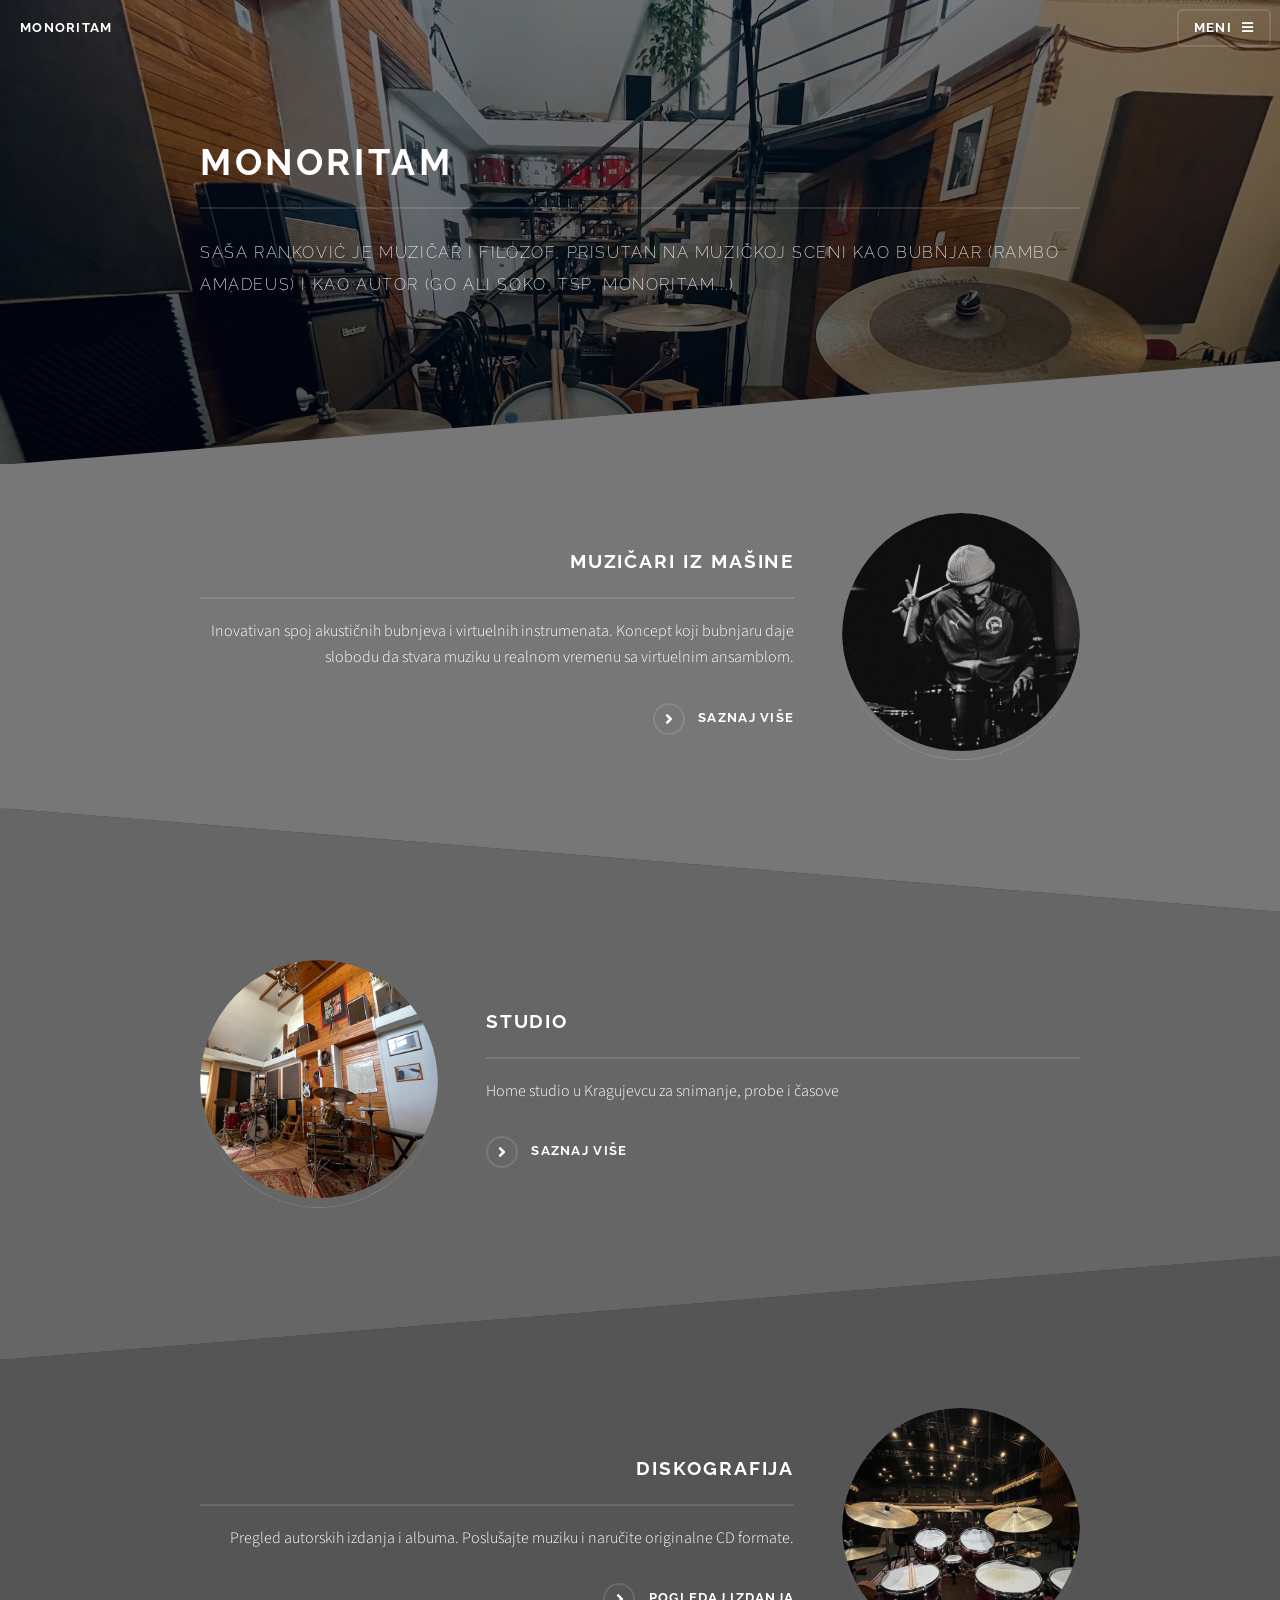
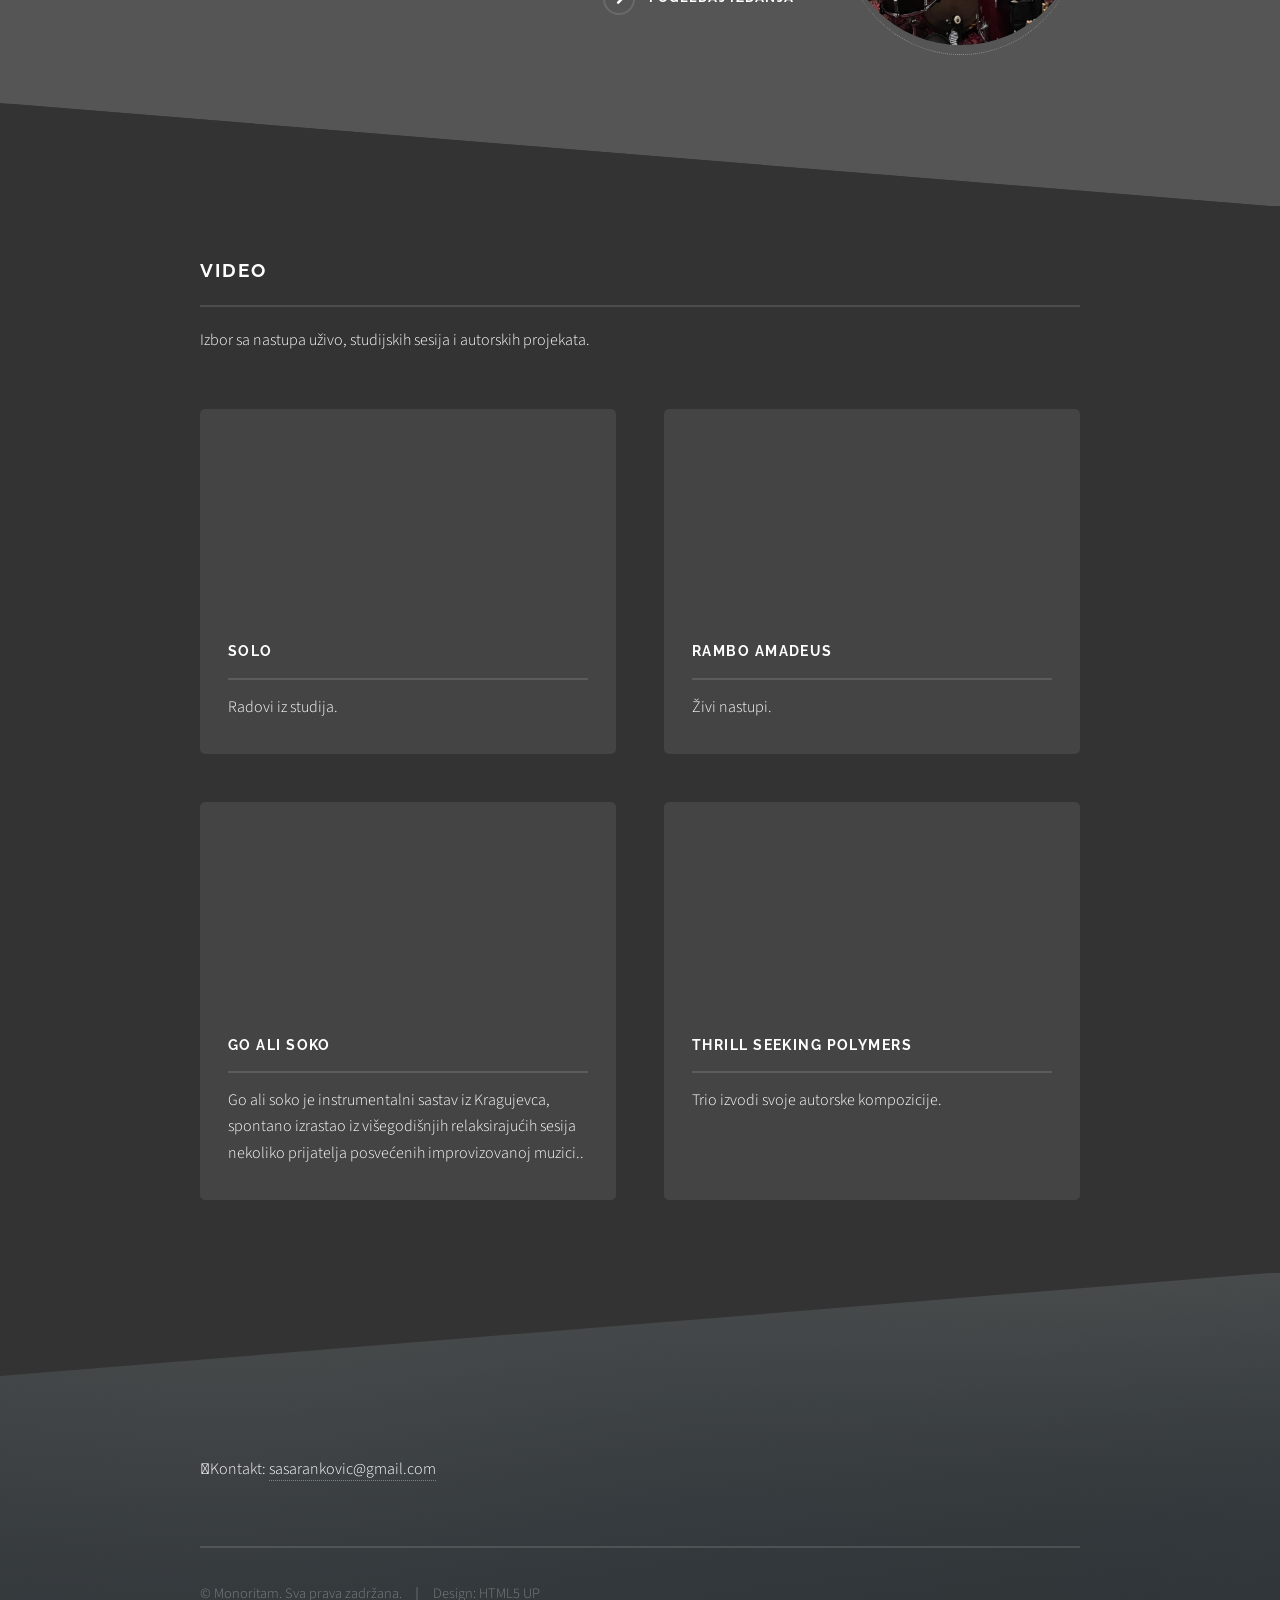
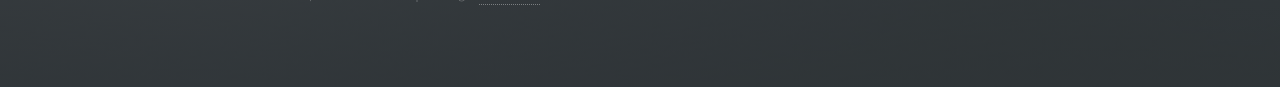
==== commit fc515ec3: "Update index.html" ====
--- a/index.html
+++ b/index.html
@@ -35,9 +35,10 @@
 							<ul class="links">
 								<li><a href="index.html">Početna</a></li>
 								<li><a href="muzicari-iz-masine.html">Muzičari iz mašine</a></li>
+								<li><a href="english.html">English</a></li>
 								<li><a href="studio.html">Studio</a></li>
 								<li><a href="diskografija.html">Diskografija</a></li>
-						<li><a href="elements.html">Elementi</a></li> </ul>
+						
 						</ul>
 							<a href="#" class="close">Zatvori</a>
 						</div>
@@ -69,7 +70,7 @@
 									<a href="studio.html" class="image"><img src="images/studio.jpg" alt="" /></a>
 									<div class="content">
 										<h2 class="major">Studio</h2>
-										<p>Snimanje, probe, časovi...</p>
+										<p>Home studio u Kragujevcu za snimanje, probe i časove</p>
 										<a href="studio.html" class="special">Saznaj više</a>
 									</div>
 								</div>
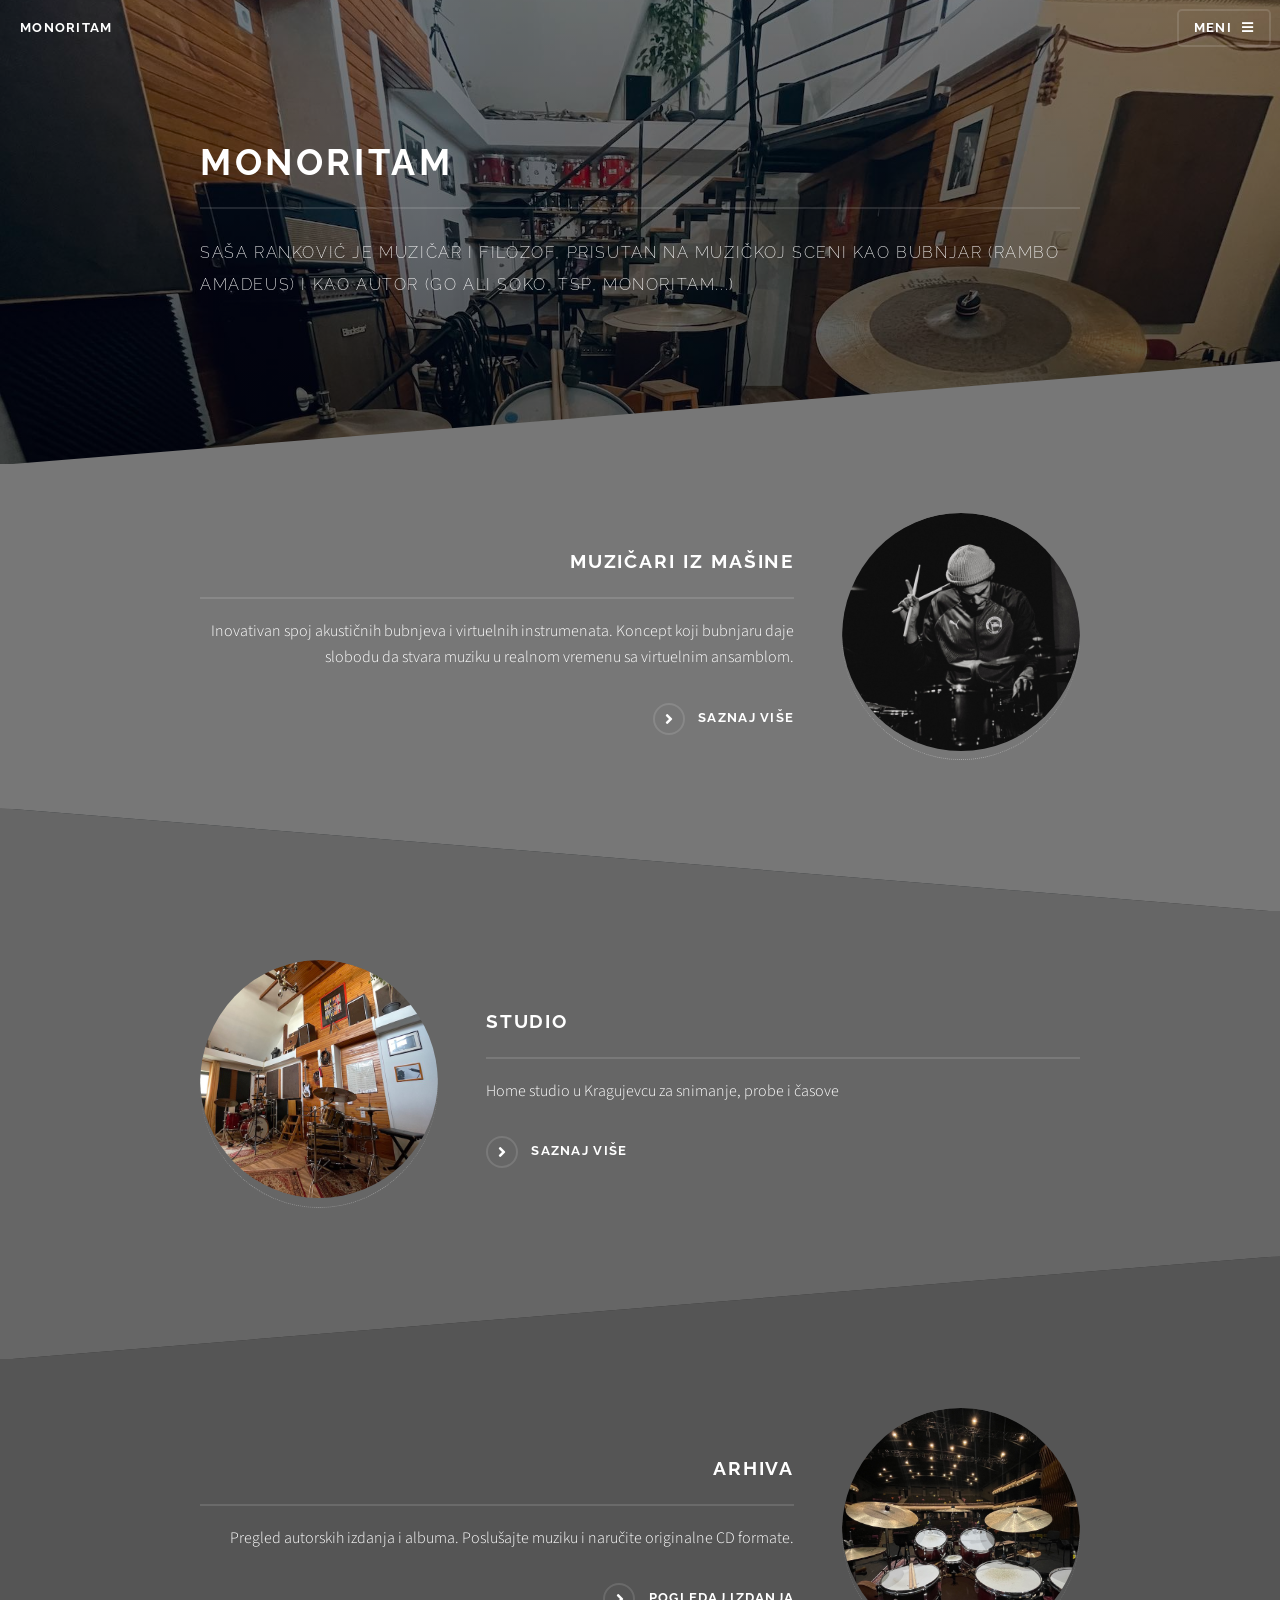
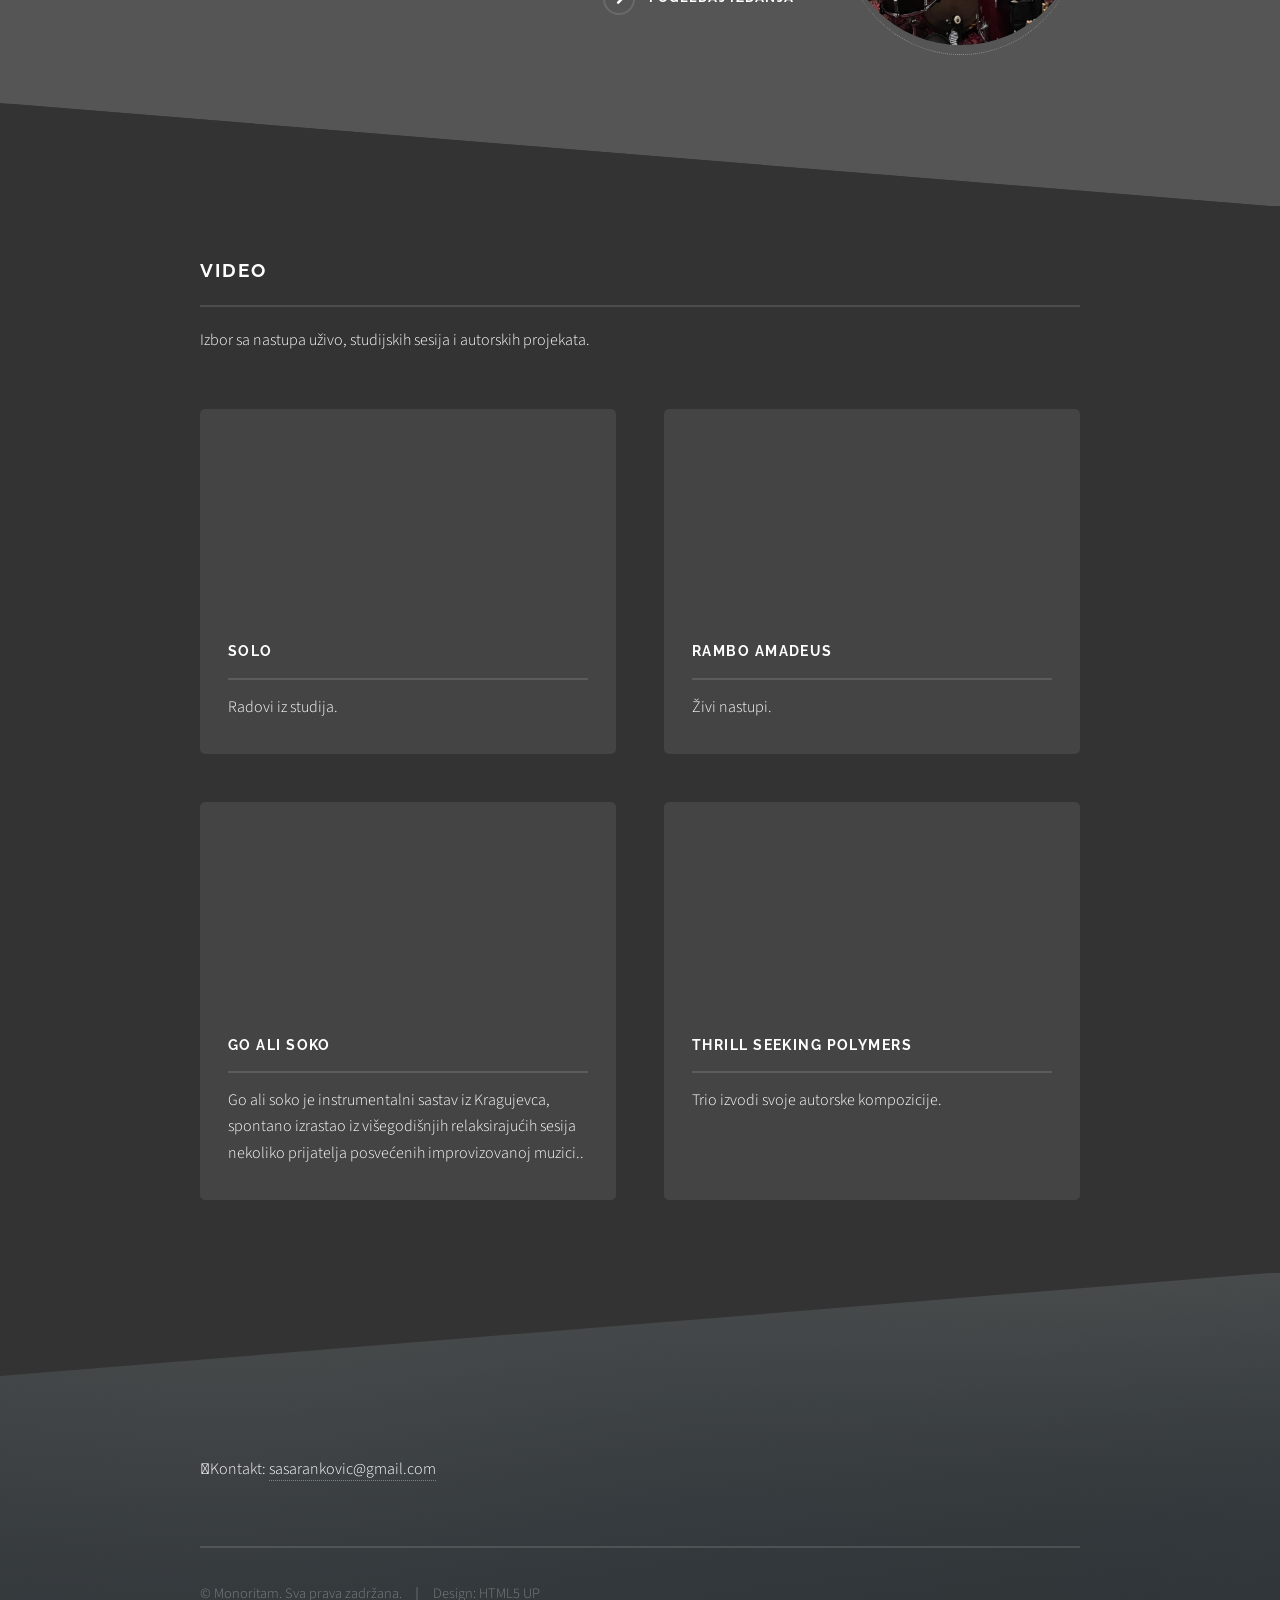
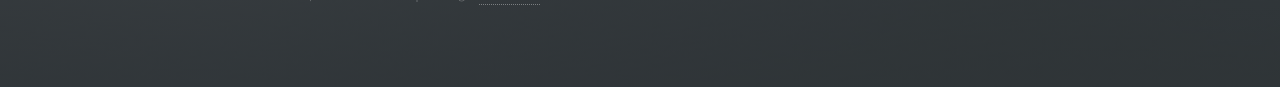
==== commit 1ae1d3a7: "Update index.html" ====
--- a/index.html
+++ b/index.html
@@ -37,7 +37,7 @@
 								<li><a href="muzicari-iz-masine.html">Muzičari iz mašine</a></li>
 								<li><a href="english.html">English</a></li>
 								<li><a href="studio.html">Studio</a></li>
-								<li><a href="diskografija.html">Diskografija</a></li>
+								<li><a href="arhiva.html">Arhiva</a></li>
 						
 						</ul>
 							<a href="#" class="close">Zatvori</a>
@@ -78,11 +78,11 @@
 
 						<section id="three" class="wrapper spotlight style3">
 								<div class="inner">
-									<a href="diskografija.html" class="image"><img src="images/MtsBub2.jpg" alt="" /></a>
+									<a href="arhiva.html" class="image"><img src="images/MtsBub2.jpg" alt="" /></a>
 									<div class="content">
-										<h2 class="major">Diskografija</h2>
+										<h2 class="major">Arhiva</h2>
 										<p>Pregled autorskih izdanja i albuma. Poslušajte muziku i naručite originalne CD formate.</p>
-										<a href="diskografija.html" class="special">Pogledaj izdanja</a>
+										<a href="arhiva.html" class="special">Pogledaj izdanja</a>
 									</div>
 								</div>
 							</section>
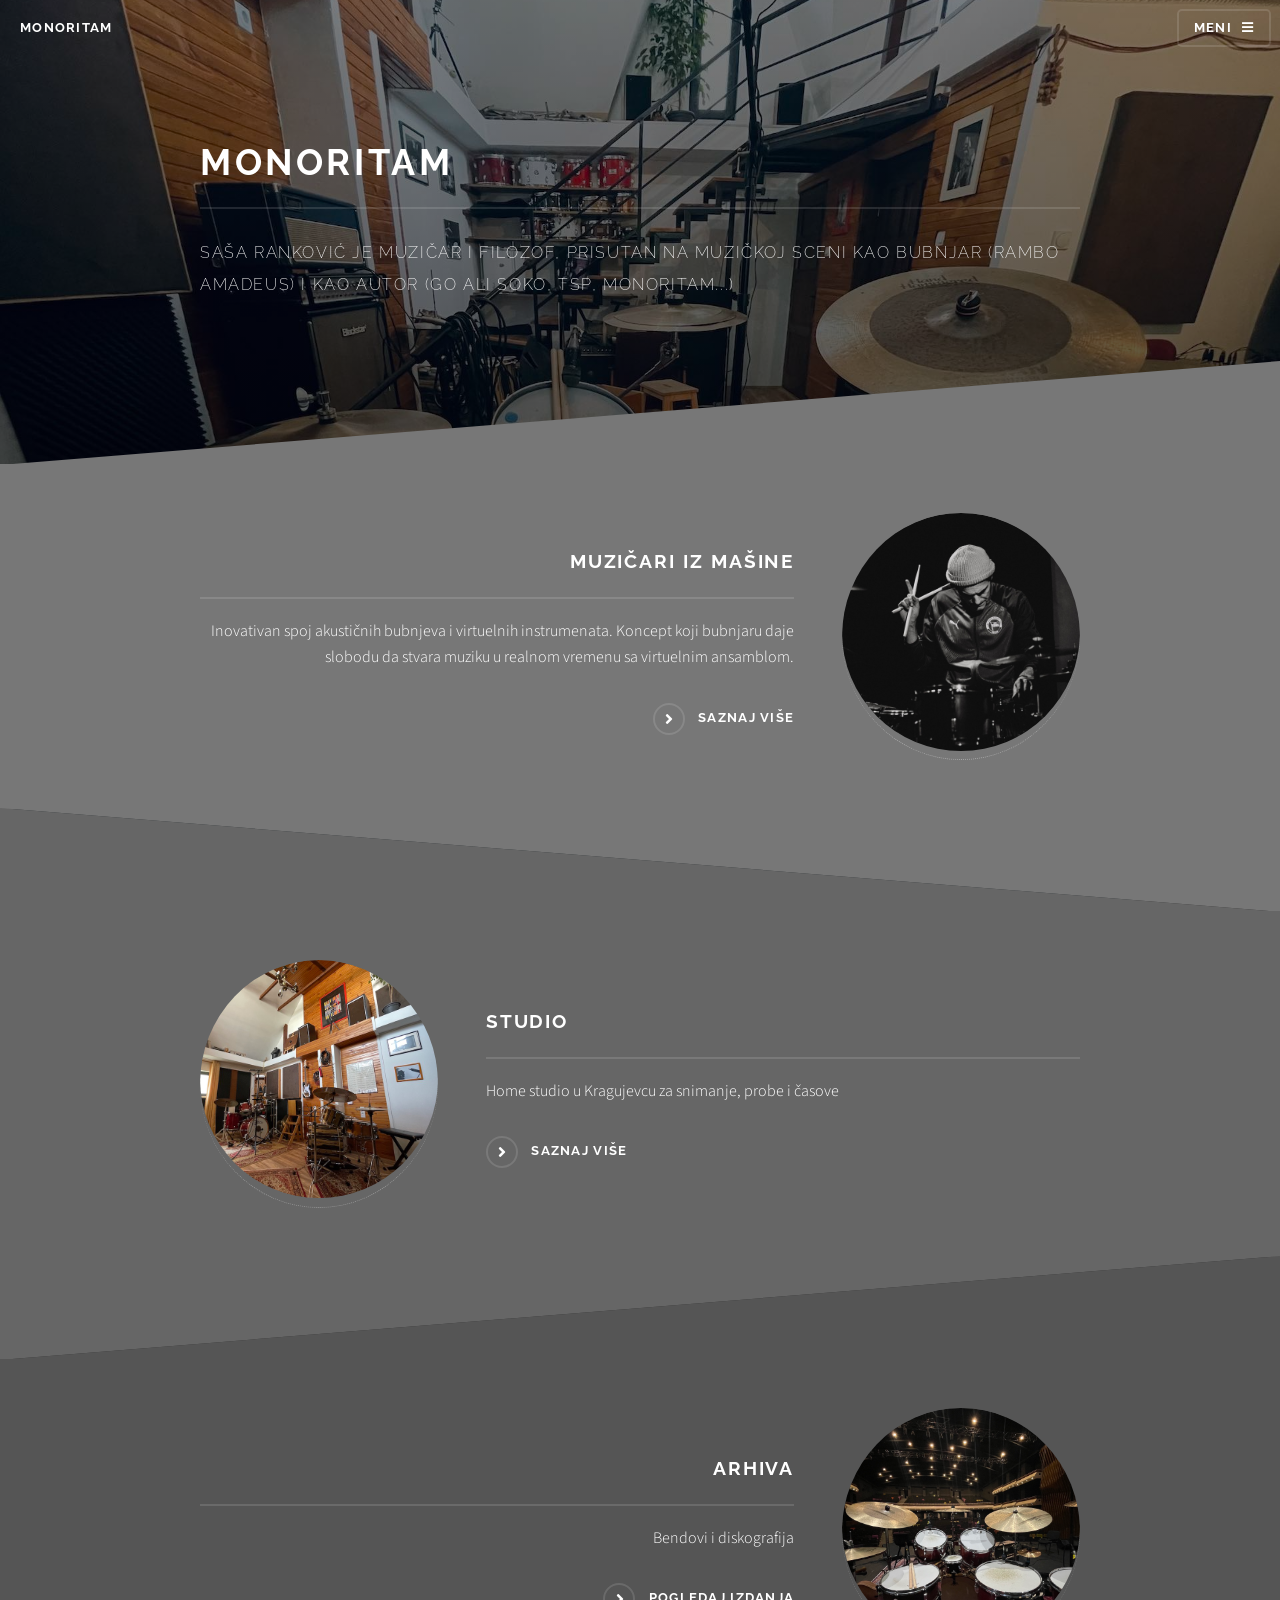
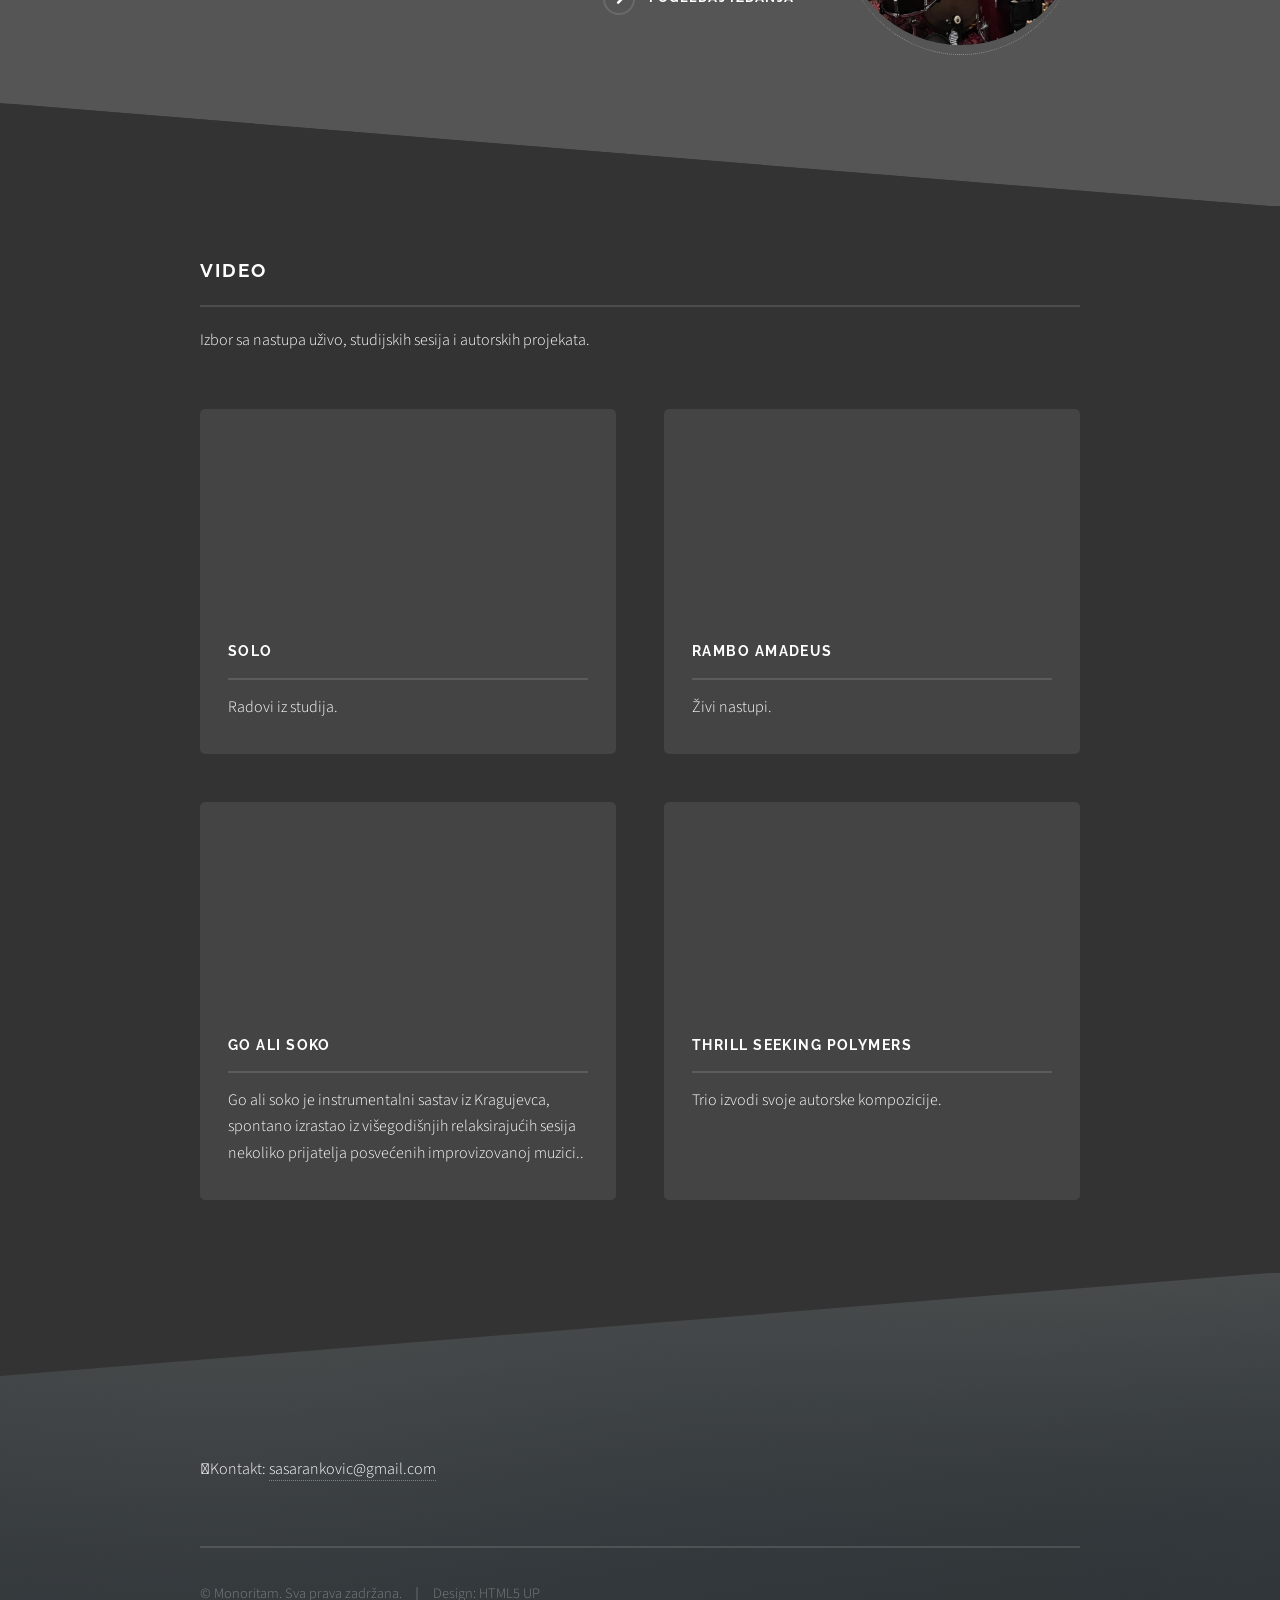
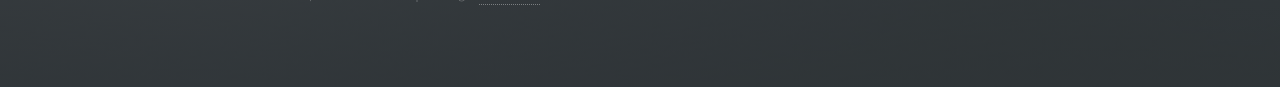
==== commit d9896fc3: "Update index.html" ====
--- a/index.html
+++ b/index.html
@@ -81,7 +81,7 @@
 									<a href="arhiva.html" class="image"><img src="images/MtsBub2.jpg" alt="" /></a>
 									<div class="content">
 										<h2 class="major">Arhiva</h2>
-										<p>Pregled autorskih izdanja i albuma. Poslušajte muziku i naručite originalne CD formate.</p>
+										<p>Bendovi i diskografija</p>
 										<a href="arhiva.html" class="special">Pogledaj izdanja</a>
 									</div>
 								</div>
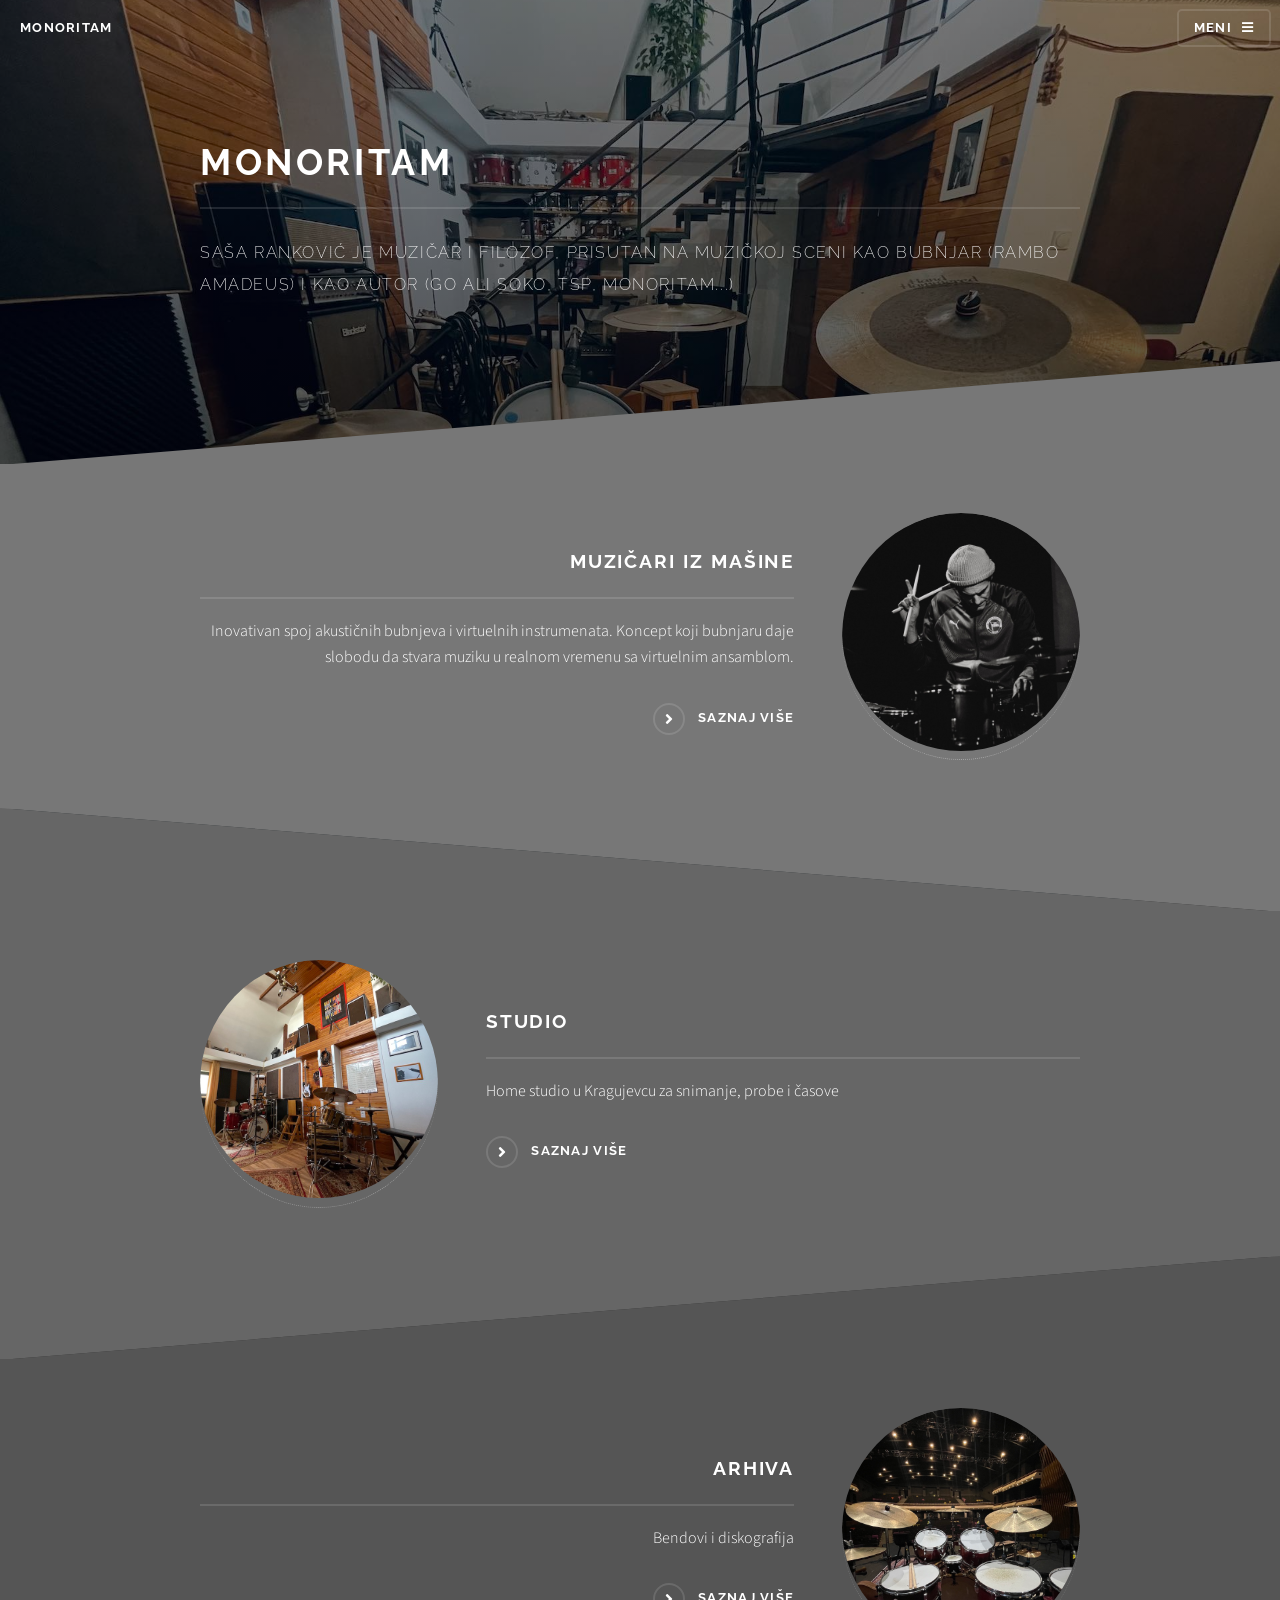
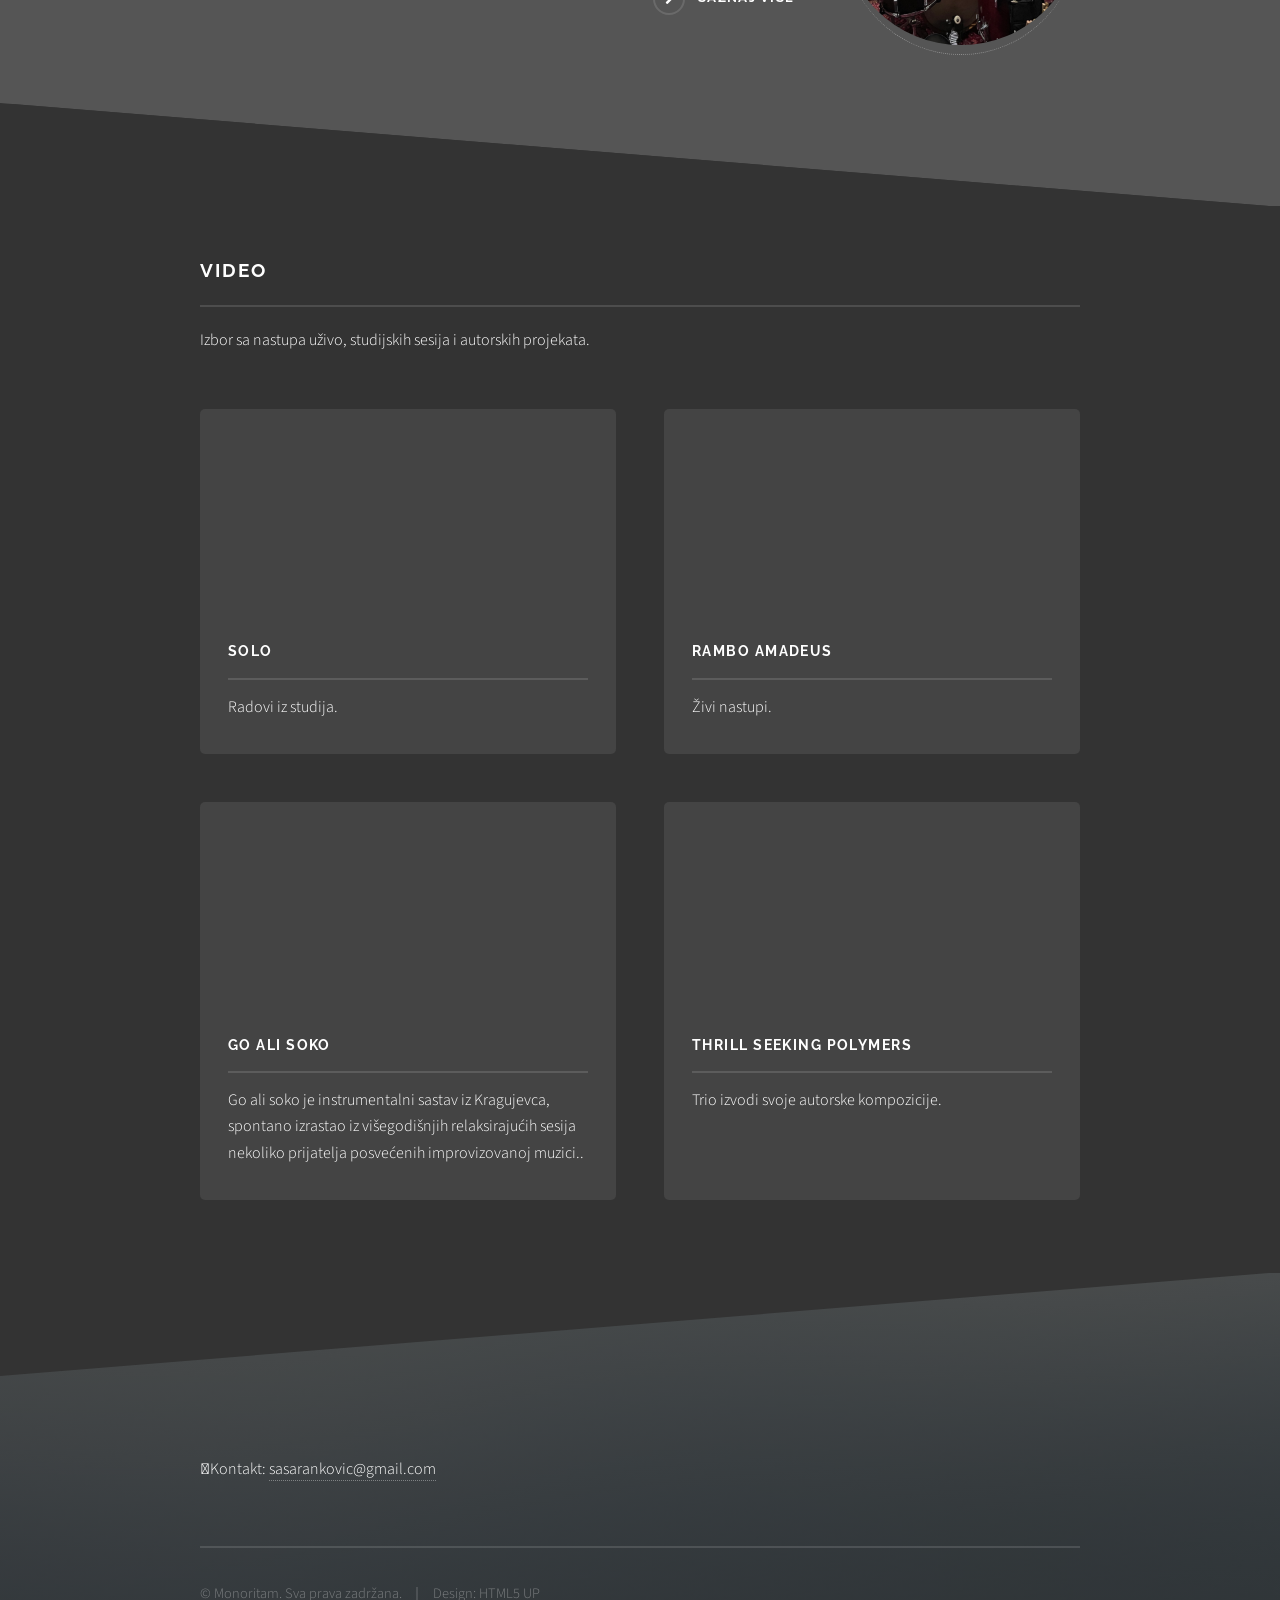
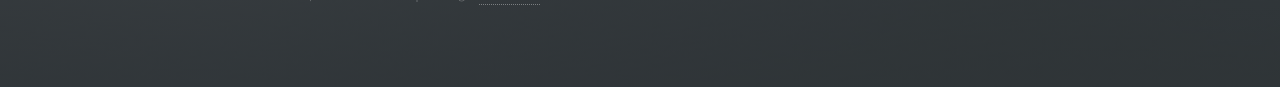
==== commit 744adedb: "Update index.html" ====
--- a/index.html
+++ b/index.html
@@ -82,7 +82,7 @@
 									<div class="content">
 										<h2 class="major">Arhiva</h2>
 										<p>Bendovi i diskografija</p>
-										<a href="arhiva.html" class="special">Pogledaj izdanja</a>
+										<a href="arhiva.html" class="special">Saznaj više</a>
 									</div>
 								</div>
 							</section>
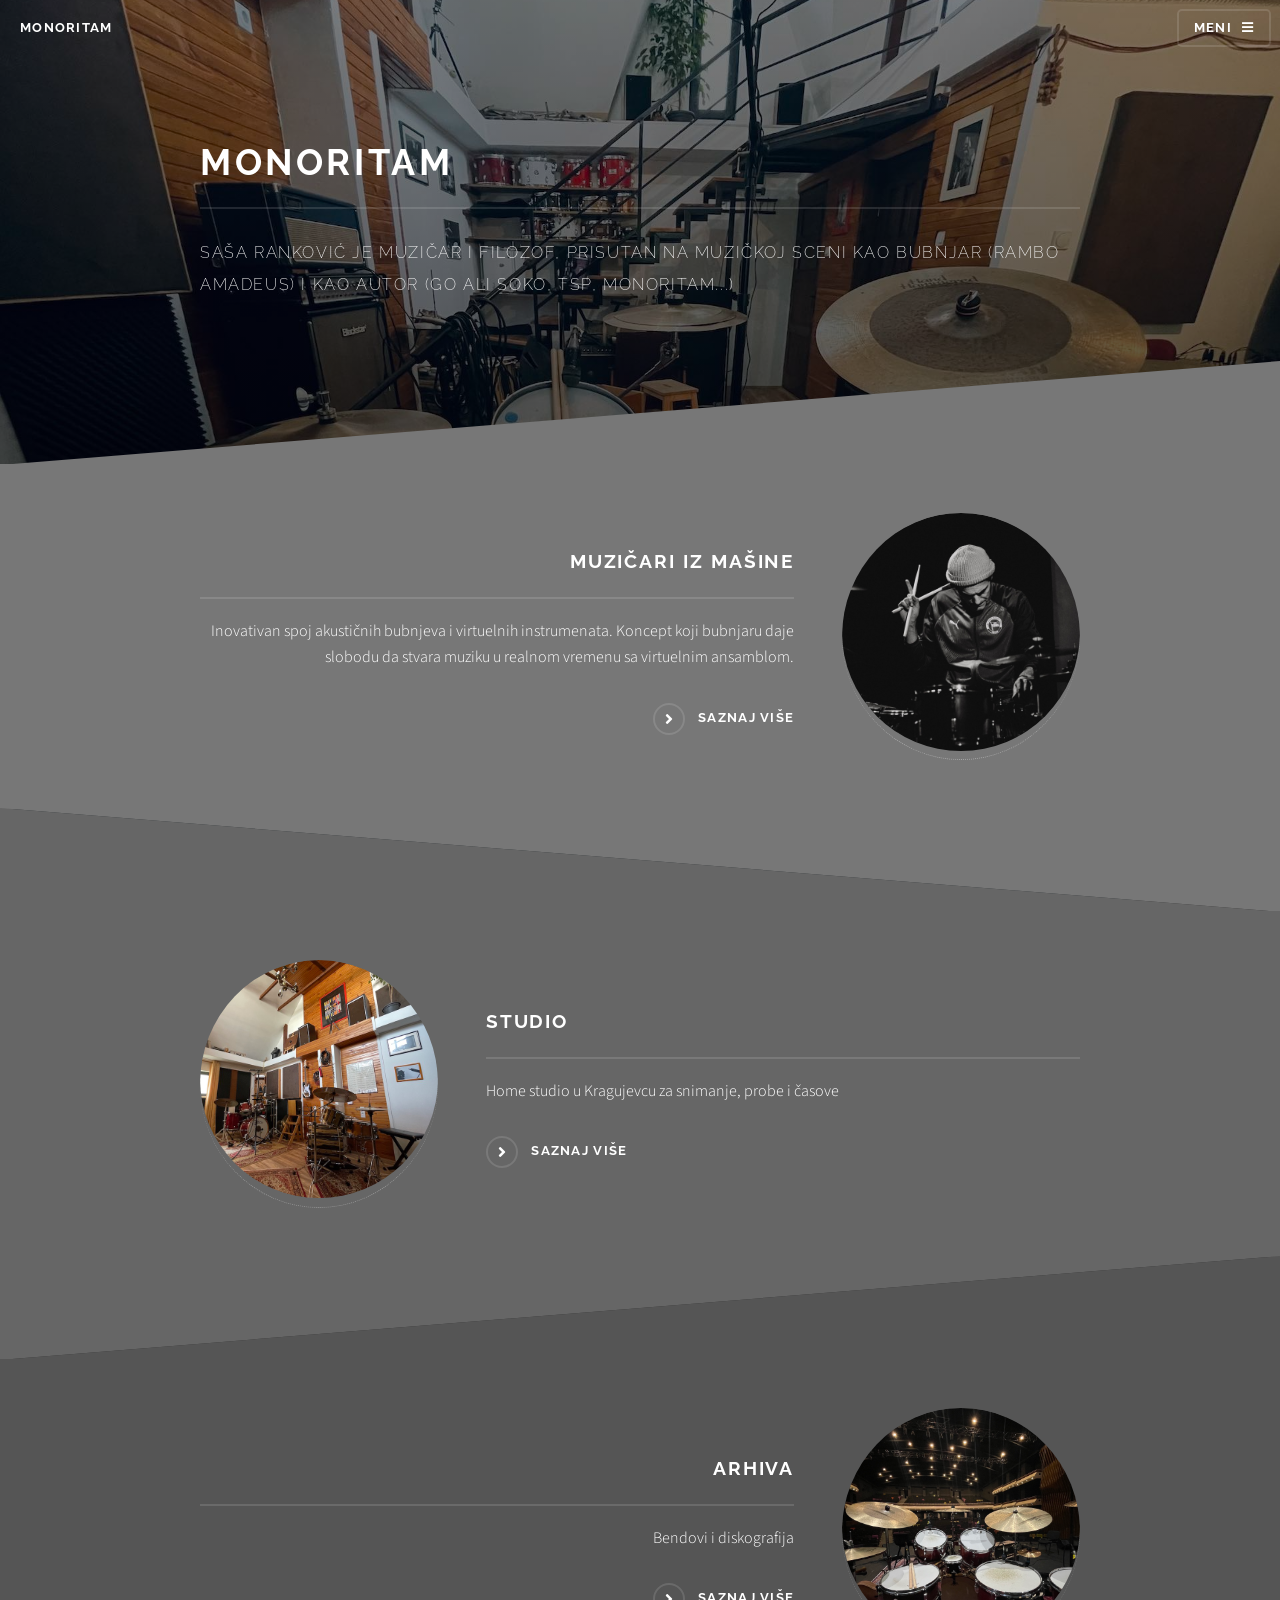
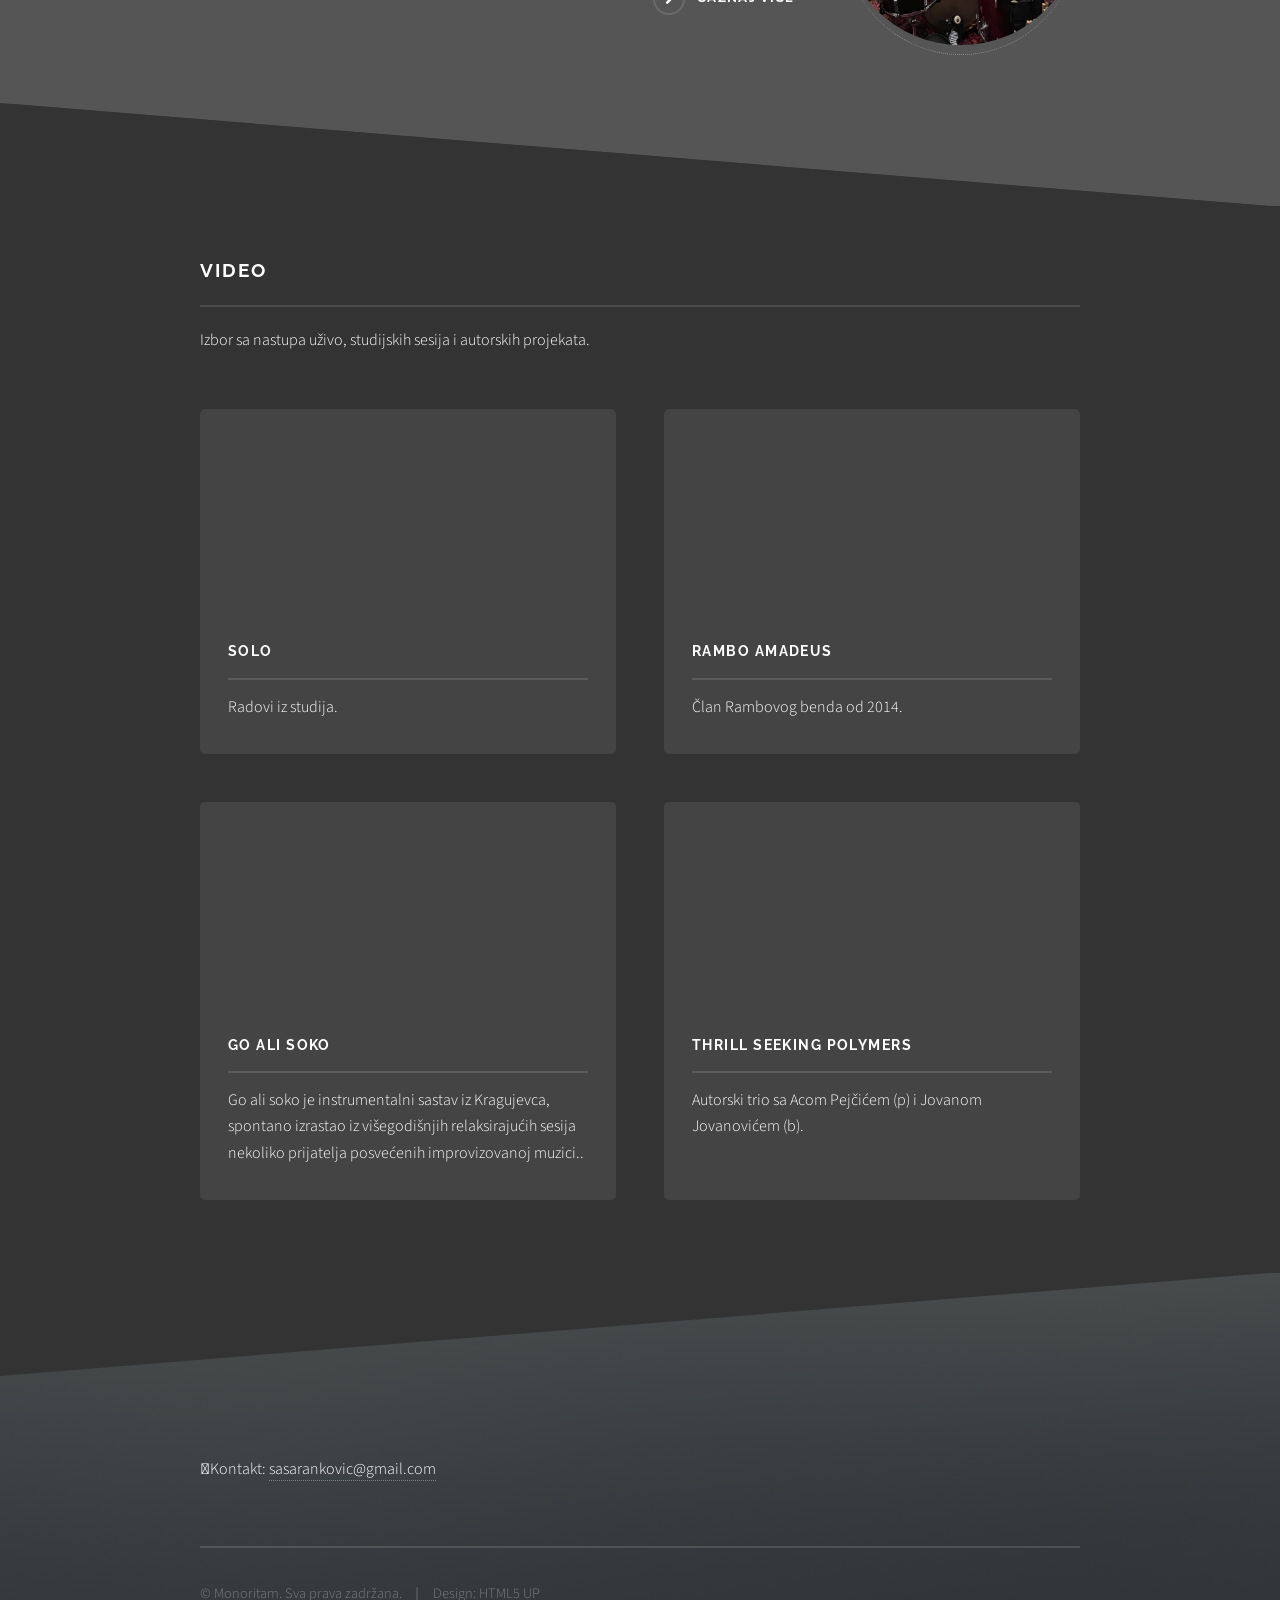
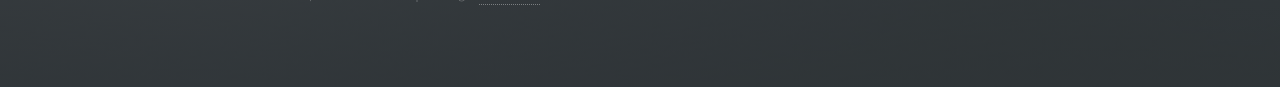
==== commit 84725afc: "Update index.html" ====
--- a/index.html
+++ b/index.html
@@ -105,7 +105,7 @@
             <iframe src="https://www.youtube.com/embed/videoseries?list=PLlaw_pXGDpD5MK6qO1VsTW8T1uzrNeI2K" allowfullscreen></iframe>
         </div>
         <h3 class="major">Rambo Amadeus</h3>
-        <p>Živi nastupi.</p>
+        <p>Član Rambovog benda od 2014.</p>
     </article>
 
     <article>
@@ -121,7 +121,7 @@
             <iframe src="https://www.youtube.com/embed/videoseries?list=PLlaw_pXGDpD4Iazrkacsd0W5DD1XwKP1N" allowfullscreen></iframe>
         </div>
         <h3 class="major">Thrill Seeking Polymers</h3>
-        <p>Trio izvodi svoje autorske kompozicije.</p>
+        <p>Autorski trio sa Acom Pejčićem (p) i Jovanom Jovanovićem (b).</p>
     </article>
 </section>
 								</div>
